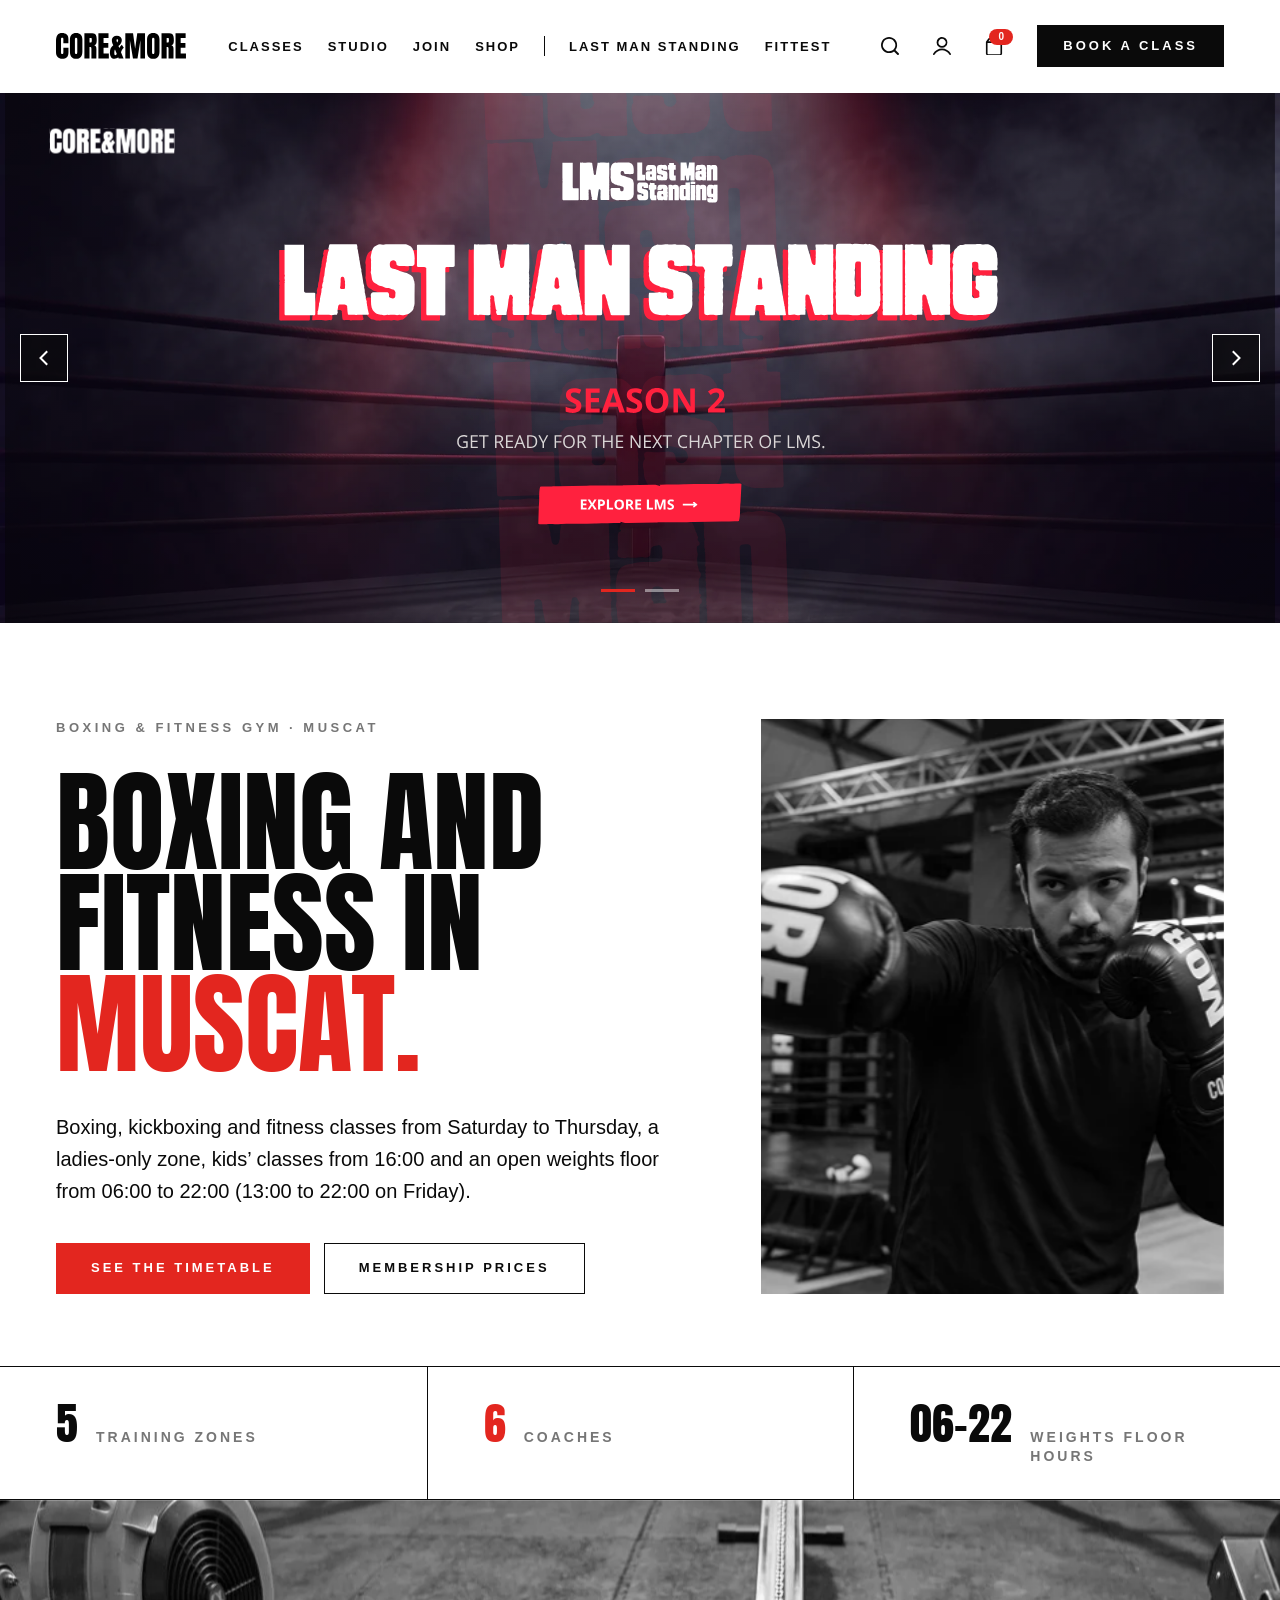
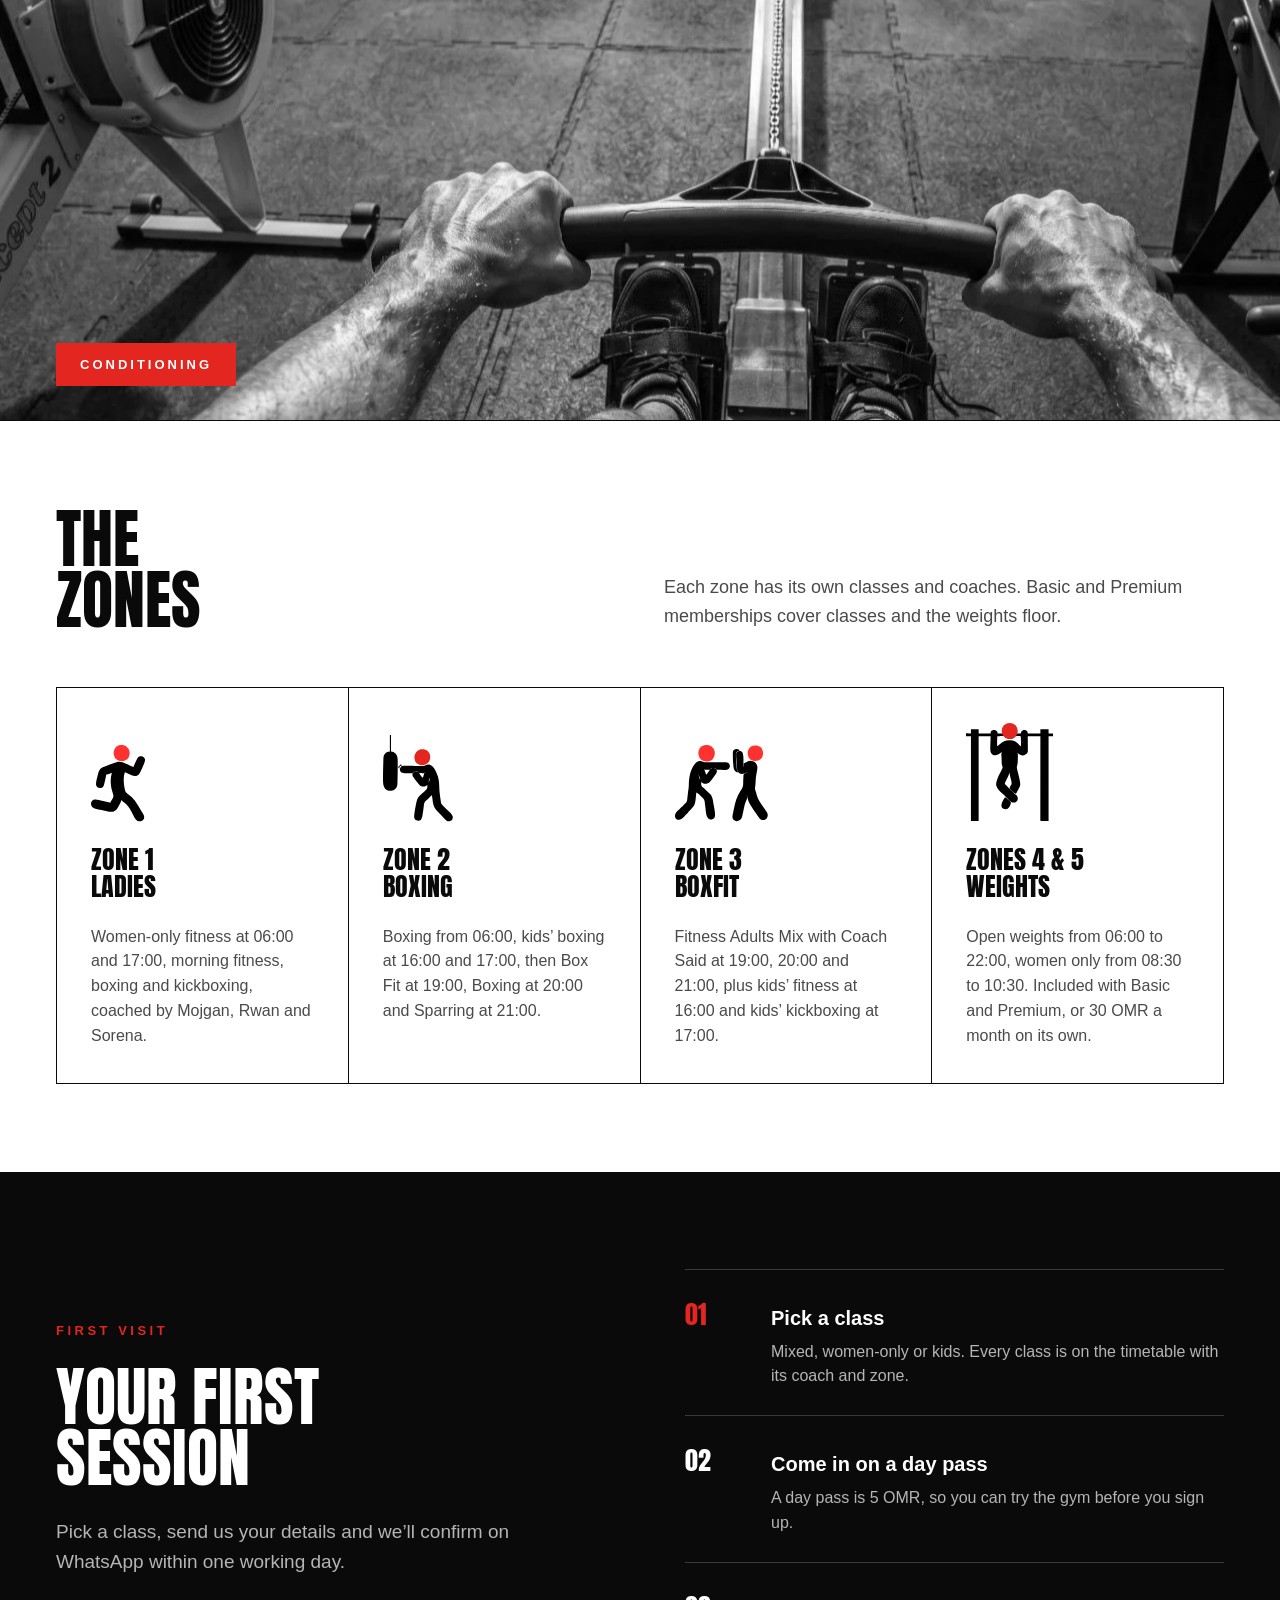
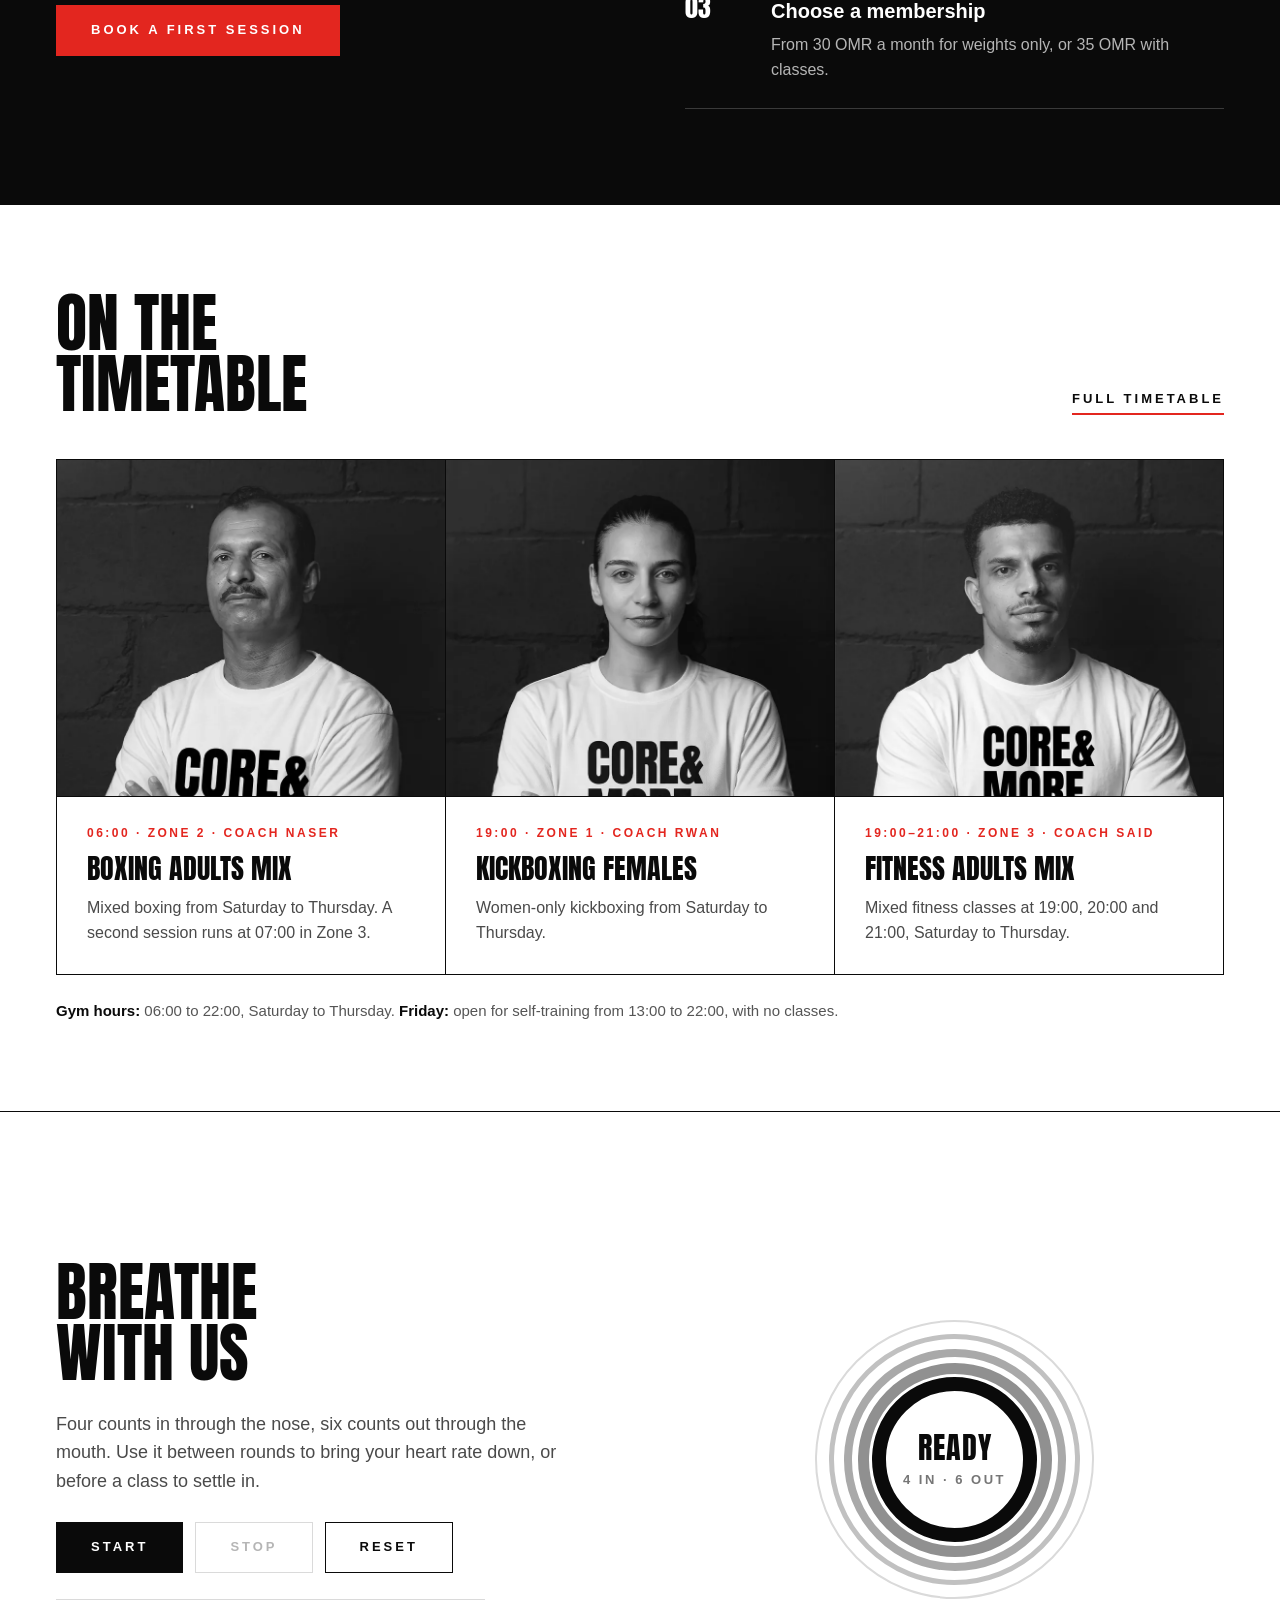
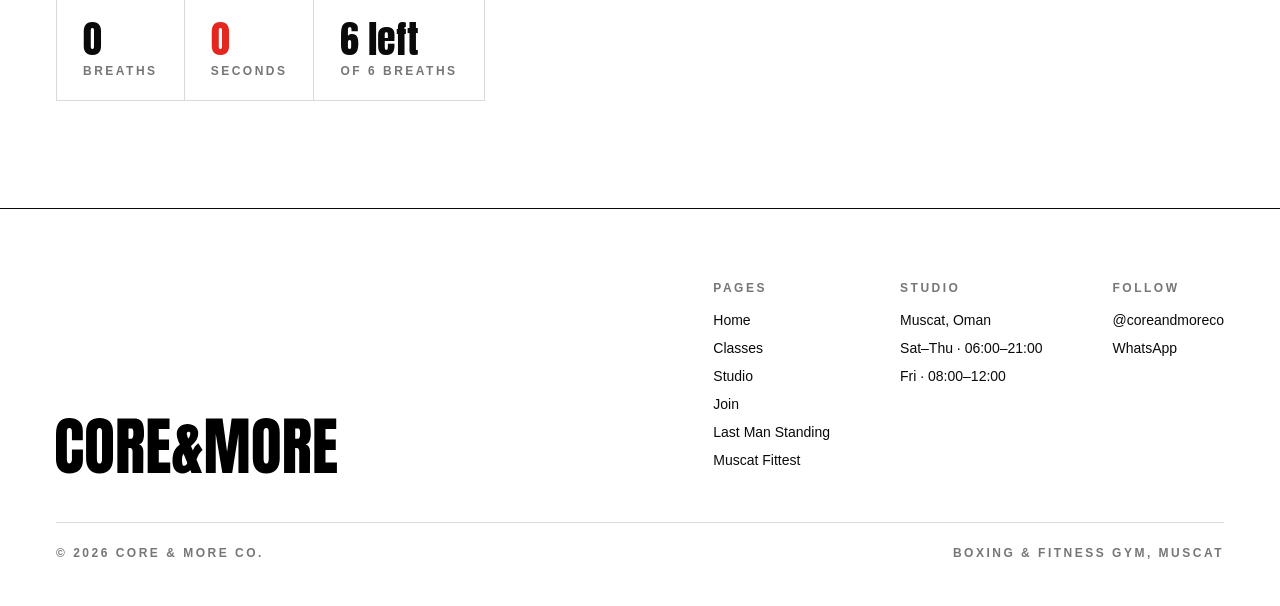
==== index.html @ 42d015ae "Core & More website: initial static site Co-Authored-By: Claude Opus 5.5 <noreply@anthropic.com> Cla" ====
<!doctype html>
<html lang="en">
<head>
<meta charset="utf-8">
<meta name="viewport" content="width=device-width, initial-scale=1">
<title>Core &amp; More Co. | Boxing &amp; Fitness Gym in Muscat</title>
<meta name="description" content="Boxing, kickboxing and fitness classes in Muscat, with a ladies-only zone, kids' classes and an open weights floor from 06:00 to 22:00.">
<meta name="theme-color" content="#e3261f">
<link rel="icon" href="assets/favicon.svg" type="image/svg+xml">
<link rel="preconnect" href="https://fonts.googleapis.com">
<link rel="preconnect" href="https://fonts.gstatic.com" crossorigin>
<link href="https://fonts.googleapis.com/css2?family=Anton&display=swap" rel="stylesheet">
<link rel="stylesheet" href="assets/core-more.css">
<link rel="stylesheet" href="assets/site.css">
</head>
<body class="cm-layout">
<a class="cm-skip-link" href="#MainContent">Skip to content</a>
<header class="cm-header">
  <a class="cm-header__logo" href="index.html" aria-label="Core &amp; More Co. home"><img src="assets/core-more-logo.svg" width="132" height="26" alt="Core &amp; More Co."></a>
  <nav class="cm-nav" aria-label="Main"><a class="cm-nav__link" href="classes.html">Classes</a><a class="cm-nav__link" href="studio.html">Studio</a><a class="cm-nav__link" href="join.html">Join</a><a class="cm-nav__link" href="shop.html">Shop</a><span class="cm-nav__divider" aria-hidden="true"></span><a class="cm-nav__link" href="lms.html">Last Man Standing</a><a class="cm-nav__link" href="fittest.html">FITTEST</a></nav>
  <div class="cm-header__actions">
    <label class="cm-header__search-field"><span class="cm-sr-only">Search</span><svg width="18" height="18" viewBox="0 0 16 16" aria-hidden="true"><path fill="currentColor" d="M15.718 14.503 12.8 11.603c.47-.656.847-1.31 1.13-2.06.282-.748.376-1.59.376-2.432 0-1.03-.188-1.965-.565-2.807-.376-.842-.847-1.59-1.506-2.246-.659-.654-1.412-1.122-2.259-1.497C9.13.187 8.188 0 7.153 0 6.212 0 5.27.187 4.329.561c-.847.375-1.6.843-2.258 1.497-.66.655-1.13 1.404-1.506 2.34C.188 5.24 0 6.175 0 7.205c0 .935.188 1.871.565 2.807.376.842.847 1.59 1.506 2.246.659.655 1.412 1.123 2.258 1.497.941.374 1.883.561 2.824.561.847 0 1.6-.093 2.353-.374.753-.28 1.412-.655 2.07-1.123l2.918 2.9a.776.776 0 0 0 .565.281.776.776 0 0 0 .565-.28.766.766 0 0 0 .094-1.217ZM7.153 12.7c-.753 0-1.506-.188-2.165-.468A5.52 5.52 0 0 1 3.2 10.947 5.993 5.993 0 0 1 1.976 9.17C1.694 8.608 1.6 7.953 1.6 7.205c0-.749.188-1.497.47-2.152.283-.749.66-1.31 1.13-1.872.565-.468 1.13-.842 1.788-1.123.66-.28 1.412-.467 2.165-.467.753 0 1.506.187 2.165.467.658.281 1.317.655 1.788 1.217.47.468.847 1.123 1.223 1.778.283.655.471 1.31.471 2.152 0 .748-.188 1.497-.47 2.152a8.78 8.78 0 0 1-1.13 1.684l-.094.095c-.47.467-1.035.842-1.788 1.122-.66.281-1.412.375-2.165.375Z"/></svg><input type="search" placeholder="I'm looking for…" autocomplete="off" data-search-open data-search-inline></label>
    <button class="cm-header__icon cm-header__search-btn" type="button" aria-label="Search" aria-expanded="false" aria-controls="cm-search" data-search-open><svg width="18" height="18" viewBox="0 0 16 16" aria-hidden="true"><path fill="currentColor" d="M15.718 14.503 12.8 11.603c.47-.656.847-1.31 1.13-2.06.282-.748.376-1.59.376-2.432 0-1.03-.188-1.965-.565-2.807-.376-.842-.847-1.59-1.506-2.246-.659-.654-1.412-1.122-2.259-1.497C9.13.187 8.188 0 7.153 0 6.212 0 5.27.187 4.329.561c-.847.375-1.6.843-2.258 1.497-.66.655-1.13 1.404-1.506 2.34C.188 5.24 0 6.175 0 7.205c0 .935.188 1.871.565 2.807.376.842.847 1.59 1.506 2.246.659.655 1.412 1.123 2.258 1.497.941.374 1.883.561 2.824.561.847 0 1.6-.093 2.353-.374.753-.28 1.412-.655 2.07-1.123l2.918 2.9a.776.776 0 0 0 .565.281.776.776 0 0 0 .565-.28.766.766 0 0 0 .094-1.217ZM7.153 12.7c-.753 0-1.506-.188-2.165-.468A5.52 5.52 0 0 1 3.2 10.947 5.993 5.993 0 0 1 1.976 9.17C1.694 8.608 1.6 7.953 1.6 7.205c0-.749.188-1.497.47-2.152.283-.749.66-1.31 1.13-1.872.565-.468 1.13-.842 1.788-1.123.66-.28 1.412-.467 2.165-.467.753 0 1.506.187 2.165.467.658.281 1.317.655 1.788 1.217.47.468.847 1.123 1.223 1.778.283.655.471 1.31.471 2.152 0 .748-.188 1.497-.47 2.152a8.78 8.78 0 0 1-1.13 1.684l-.094.095c-.47.467-1.035.842-1.788 1.122-.66.281-1.412.375-2.165.375Z"/></svg></button>
    <a class="cm-header__icon cm-header__account" href="https://coreandmoreco.myshopify.com/account" target="_blank" rel="noopener" aria-label="Account (opens Shopify)"><svg width="18" height="18" viewBox="0 0 16 16" aria-hidden="true"><path fill="currentColor" d="M15.899 14.84a9.143 9.143 0 0 0-3.35-3.292 9.203 9.203 0 0 0-9.101 0 9.143 9.143 0 0 0-3.35 3.293.773.773 0 0 0 .067.855c.064.08.145.146.238.193a.784.784 0 0 0 .39.101.737.737 0 0 0 .671-.373 7.57 7.57 0 0 1 2.774-2.727 7.619 7.619 0 0 1 7.537 0 7.57 7.57 0 0 1 2.773 2.727.78.78 0 0 0 1.062.28.716.716 0 0 0 .36-.458.772.772 0 0 0-.071-.598ZM8 9.6a4.777 4.777 0 0 0 3.363-1.387A4.866 4.866 0 0 0 12.8 4.844a4.867 4.867 0 0 0-1.406-3.425A4.778 4.778 0 0 0 8 0C6.727 0 5.506.51 4.606 1.419A4.867 4.867 0 0 0 3.2 4.844a4.866 4.866 0 0 0 1.436 3.369A4.777 4.777 0 0 0 8 9.6ZM4.8 4.844c0-.856.337-1.678.937-2.283A3.185 3.185 0 0 1 8 1.615c.848 0 1.662.34 2.262.946a3.245 3.245 0 0 1 0 4.567c-.6.606-1.414.946-2.262.946-.849 0-1.663-.34-2.263-.946A3.245 3.245 0 0 1 4.8 4.844Z"/></svg></a>
    <button class="cm-header__icon cm-header__cart" type="button" aria-label="Cart" aria-controls="cm-cart" data-drawer-open="cm-cart"><svg width="18" height="18" viewBox="0 0 12 13" aria-hidden="true"><path fill="currentColor" d="m10.088 3.09-.875-1.176H2.787L1.912 3.09h8.176Zm1.627.219v.013h.014c.027.055.05.11.068.164a.392.392 0 0 1 .04.178v8.176c0 .237-.05.465-.15.683-.09.21-.214.392-.369.547a1.613 1.613 0 0 1-.56.383 1.66 1.66 0 0 1-.67.137H1.912c-.237 0-.465-.05-.683-.15a1.754 1.754 0 0 1-.547-.37 1.647 1.647 0 0 1-.383-.547 1.76 1.76 0 0 1-.137-.683V3.664a.78.78 0 0 1 .055-.246l.027-.055a.214.214 0 0 0 .041-.054L2.035.984A.513.513 0 0 1 2.24.82.527.527 0 0 1 2.5.752h7c.091 0 .178.023.26.068.082.037.15.091.205.164l1.75 2.325Zm-10.377.943v7.588c0 .073.014.146.04.219a.532.532 0 0 0 .315.314.618.618 0 0 0 .22.041h8.175a.55.55 0 0 0 .219-.041.53.53 0 0 0 .314-.314.62.62 0 0 0 .041-.22V4.253H1.338Z"/></svg><span class="cm-header__count" data-cart-count>0</span></button>
    <a class="cm-header__cta" href="join.html">Book a class</a>
    <button class="cm-menu-toggle" type="button" aria-expanded="false" aria-controls="cm-mobile-menu"><span class="cm-sr-only">Menu</span><span></span><span></span></button>
  </div>
  <nav class="cm-mobile-menu" id="cm-mobile-menu" aria-label="Mobile"><a href="index.html" class="is-active">Home</a><a href="classes.html">Classes</a><a href="studio.html">Studio</a><a href="join.html">Join</a><a href="shop.html">Shop</a><a href="lms.html">Last Man Standing</a><a href="fittest.html">FITTEST</a><a href="https://coreandmoreco.myshopify.com/account" target="_blank" rel="noopener">Login / Register ↗</a><a class="cm-mobile-menu__cta" href="join.html">Book a class</a></nav>
</header>
<main id="MainContent" role="main" tabindex="-1">
<div class="cm-site cm-home">
  <section class="cm-banner" aria-roledescription="carousel" aria-label="Events" data-banner data-interval="6000" style="--banner-interval:6000ms">
  <div class="cm-banner__track" aria-live="off" data-banner-track>
    <div class="cm-banner__slide is-active" id="lms" role="group" aria-roledescription="slide" aria-label="1 of 2: Last Man Standing, Season 2" data-banner-slide style="--slide-bg:#07050a">
      <h2 class="cm-sr-only">Last Man Standing</h2>
      <p class="cm-sr-only">Season 2. Get ready for the next chapter of LMS.</p>
      <div class="cm-banner__art" data-banner-art data-desktop="assets/banners/lms-desktop.svg" data-tablet="assets/banners/lms-tablet.svg" data-mobile="assets/banners/lms-mobile.svg"></div>
    </div>
    <div class="cm-banner__slide" id="fittest" role="group" aria-roledescription="slide" aria-label="2 of 2: Muscat Fittest, Season 2" data-banner-slide aria-hidden="true" style="--slide-bg:#0d0d0d">
      <h2 class="cm-sr-only">Muscat Fittest</h2>
      <p class="cm-sr-only">Core &amp; More presents Muscat Fittest Season 2 on 18 December 2026: the ultimate test of strength, endurance and grit.</p>
      <div class="cm-banner__art" data-banner-art data-desktop="assets/banners/fittest-desktop.svg" data-tablet="assets/banners/fittest-tablet.svg" data-mobile="assets/banners/fittest-mobile.svg"></div>
    </div>
  </div>
  <button class="cm-banner__arrow cm-banner__arrow--prev cm-has-tip" type="button" aria-label="Previous slide" data-banner-prev><svg width="18" height="18" viewBox="0 0 18 18" aria-hidden="true"><path fill="none" stroke="currentColor" stroke-width="1.8" d="M11.5 3 5.5 9l6 6"/></svg><span class="cm-tip" role="tooltip">Previous</span></button>
  <button class="cm-banner__arrow cm-banner__arrow--next cm-has-tip" type="button" aria-label="Next slide" data-banner-next><svg width="18" height="18" viewBox="0 0 18 18" aria-hidden="true"><path fill="none" stroke="currentColor" stroke-width="1.8" d="m6.5 3 6 6-6 6"/></svg><span class="cm-tip" role="tooltip">Next</span></button>
  <div class="cm-banner__controls">
    <div class="cm-banner__dots" role="group" aria-label="Choose slide"><button class="cm-banner__dot is-active" type="button" aria-label="Go to slide 1" aria-current="true" data-banner-dot="0"><span class="cm-banner__dot-fill"></span></button><button class="cm-banner__dot" type="button" aria-label="Go to slide 2" aria-current="false" data-banner-dot="1"><span class="cm-banner__dot-fill"></span></button></div>
  </div>
</section>
  <section class="cm-home-hero">
    <div class="cm-home-hero__content">
      <span class="cm-kicker">Boxing &amp; fitness gym · Muscat</span>
      <h1 class="cm-display">Boxing and<br>fitness in <span class="cm-red">Muscat.</span></h1>
      <p class="cm-home-hero__copy">Boxing, kickboxing and fitness classes from Saturday to Thursday, a ladies-only zone, kids’ classes from 16:00 and an open weights floor from 06:00 to 22:00 (13:00 to 22:00 on Friday).</p>
      <div class="cm-home-hero__buttons">
        <a class="cm-button cm-button--red" href="classes.html">See the timetable</a>
        <a class="cm-button cm-button--outline" href="join.html#cm-pricing">Membership prices</a>
      </div>
    </div>
    <div class="cm-home-hero__visual"><img class="cm-home-hero__image" src="assets/home/hero-boxer.webp" alt="A boxer throws a jab in the boxing zone, with the ring behind him" width="830" height="464" loading="eager" style="object-position:42% 35%"></div>
  </section>
  <div class="cm-metrics" aria-label="The gym in numbers">
    <div class="cm-metric">
      <span class="cm-display cm-metric__value">5</span>
      <span class="cm-metric__label">Training zones</span>
    </div>
    <div class="cm-metric">
      <span class="cm-display cm-metric__value cm-red">6</span>
      <span class="cm-metric__label">Coaches</span>
    </div>
    <div class="cm-metric">
      <span class="cm-display cm-metric__value">06–22</span>
      <span class="cm-metric__label">Weights floor hours</span>
    </div>
  </div>
  <div class="cm-image-band"><img src="assets/home/core-more-row.webp" alt="Rowing machine on the conditioning floor" width="1395" height="778" loading="lazy"><span class="cm-image-band__label">Conditioning</span>
  </div>
  <section class="cm-principles">
    <div class="cm-section-heading-row cm-principles__heading">
      <h2 class="cm-display cm-section-title">The<br>zones</h2>
      <p class="cm-principles__intro">Each zone has its own classes and coaches. Basic and Premium memberships cover classes and the weights floor.</p>
    </div>
    <div class="cm-principles__grid">
      <article class="cm-principle">
        <div class="cm-principle__icon" aria-hidden="true">
          <img src="assets/home/core-more-icon-alignment.svg" alt="" width="64" height="91" loading="lazy">
        </div>
        <h3 class="cm-display cm-principle__title">Zone 1<br>Ladies</h3>
        <p class="cm-principle__copy">Women-only fitness at 06:00 and 17:00, morning fitness, boxing and kickboxing, coached by Mojgan, Rwan and Sorena.</p>
      </article>
      <article class="cm-principle">
        <div class="cm-principle__icon" aria-hidden="true">
          <img src="assets/home/core-more-icon-mindful.svg" alt="" width="73" height="90" loading="lazy">
        </div>
        <h3 class="cm-display cm-principle__title">Zone 2<br>Boxing</h3>
        <p class="cm-principle__copy">Boxing from 06:00, kids’ boxing at 16:00 and 17:00, then Box Fit at 19:00, Boxing at 20:00 and Sparring at 21:00.</p>
      </article>
      <article class="cm-principle">
        <div class="cm-principle__icon" aria-hidden="true">
          <img src="assets/home/core-more-icon-community.svg" alt="" width="96" height="79" loading="lazy">
        </div>
        <h3 class="cm-display cm-principle__title">Zone 3<br>BoxFit</h3>
        <p class="cm-principle__copy">Fitness Adults Mix with Coach Said at 19:00, 20:00 and 21:00, plus kids’ fitness at 16:00 and kids’ kickboxing at 17:00.</p>
      </article>
      <article class="cm-principle">
        <div class="cm-principle__icon" aria-hidden="true">
          <img src="assets/home/core-more-icon-strength.svg" alt="" width="82" height="93" loading="lazy">
        </div>
        <h3 class="cm-display cm-principle__title">Zones 4 &amp; 5<br>Weights</h3>
        <p class="cm-principle__copy">Open weights from 06:00 to 22:00, women only from 08:30 to 10:30. Included with Basic and Premium, or 30 OMR a month on its own.</p>
      </article>
    </div>
  </section>
  <section class="cm-start">
    <div class="cm-start__content">
      <span class="cm-kicker cm-kicker--red">First visit</span>
      <h2 class="cm-display cm-section-title">Your first<br>session</h2>
      <p class="cm-start__copy">Pick a class, send us your details and we’ll confirm on WhatsApp within one working day.</p>
      <a class="cm-button cm-button--red" href="join.html#cm-form-check">Book a first session</a>
    </div>
    <div class="cm-steps">
      <div class="cm-step">
        <span class="cm-display cm-step__number cm-red">01</span>
        <div class="cm-step__content">
          <span class="cm-step__title">Pick a class</span>
          <span class="cm-step__copy">Mixed, women-only or kids. Every class is on the timetable with its coach and zone.</span>
        </div>
      </div>
      <div class="cm-step">
        <span class="cm-display cm-step__number">02</span>
        <div class="cm-step__content">
          <span class="cm-step__title">Come in on a day pass</span>
          <span class="cm-step__copy">A day pass is 5 OMR, so you can try the gym before you sign up.</span>
        </div>
      </div>
      <div class="cm-step">
        <span class="cm-display cm-step__number">03</span>
        <div class="cm-step__content">
          <span class="cm-step__title">Choose a membership</span>
          <span class="cm-step__copy">From 30 OMR a month for weights only, or 35 OMR with classes.</span>
        </div>
      </div>
    </div>
  </section>
  <section class="cm-week">
    <div class="cm-section-heading-row cm-week__heading">
      <h2 class="cm-display cm-section-title">On the<br>timetable</h2>
      <a class="cm-text-link" href="classes.html">Full timetable</a>
    </div>
    <div class="cm-week__grid">
      <article class="cm-class-teaser"><div class="cm-coach-media"><img class="cm-coach-media__before" src="assets/coaches/before/naser.webp" alt="Coach Naser" width="800" height="1200" loading="lazy"><img class="cm-coach-media__after" src="assets/coaches/after/naser.webp" alt="" aria-hidden="true" width="800" height="1200" loading="lazy"></div><div class="cm-class-teaser__content">
          <span class="cm-class-teaser__meta">06:00 · Zone 2 · Coach Naser</span>
          <h3 class="cm-display cm-class-teaser__title">Boxing Adults Mix</h3>
          <p class="cm-class-teaser__copy">Mixed boxing from Saturday to Thursday. A second session runs at 07:00 in Zone 3.</p>
        </div>
      </article>
      <article class="cm-class-teaser"><div class="cm-coach-media"><img class="cm-coach-media__before" src="assets/coaches/before/rwan.webp" alt="Coach Rwan" width="800" height="1200" loading="lazy"><img class="cm-coach-media__after" src="assets/coaches/after/rwan.webp" alt="" aria-hidden="true" width="800" height="1200" loading="lazy"></div><div class="cm-class-teaser__content">
          <span class="cm-class-teaser__meta">19:00 · Zone 1 · Coach Rwan</span>
          <h3 class="cm-display cm-class-teaser__title">Kickboxing Females</h3>
          <p class="cm-class-teaser__copy">Women-only kickboxing from Saturday to Thursday.</p>
        </div>
      </article>
      <article class="cm-class-teaser"><div class="cm-coach-media"><img class="cm-coach-media__before" src="assets/coaches/before/said.webp" alt="Coach Said" width="800" height="1200" loading="lazy"><img class="cm-coach-media__after" src="assets/coaches/after/said.webp" alt="" aria-hidden="true" width="800" height="1200" loading="lazy"></div><div class="cm-class-teaser__content">
          <span class="cm-class-teaser__meta">19:00–21:00 · Zone 3 · Coach Said</span>
          <h3 class="cm-display cm-class-teaser__title">Fitness Adults Mix</h3>
          <p class="cm-class-teaser__copy">Mixed fitness classes at 19:00, 20:00 and 21:00, Saturday to Thursday.</p>
        </div>
      </article>
    </div>
      <p class="cm-timetable__note cm-week__note"><strong>Gym hours:</strong> 06:00 to 22:00, Saturday to Thursday. <strong>Friday:</strong> open for self-training from 13:00 to 22:00, with no classes.</p>
  </section>
  <section class="cm-breath" data-cm-breath="">
    <div class="cm-breath__content">
      <span class="cm-kicker cm-kicker--red">Try it now · 60 seconds</span>
      <h2 class="cm-display cm-section-title">Breathe<br>with us</h2>
      <p class="cm-breath__copy">Four counts in through the nose, six counts out through the mouth. Use it between rounds to bring your heart rate down, or before a class to settle in.</p>
      <div class="cm-breath__controls">
        <button class="cm-button cm-button--black" type="button" data-cm-breath-start="">Start</button>
        <button class="cm-button cm-button--outline" type="button" data-cm-breath-stop="" disabled>Stop</button>
        <button class="cm-button cm-button--outline" type="button" data-cm-breath-reset="">Reset</button>
      </div>
      <div class="cm-breath__stats" aria-live="polite">
        <div class="cm-breath__stat">
          <span class="cm-display cm-breath__value" data-cm-breath-cycles="">0</span>
          <span class="cm-breath__label">Breaths</span>
        </div>
        <div class="cm-breath__stat">
          <span class="cm-display cm-breath__value cm-red" data-cm-breath-elapsed="">0</span>
          <span class="cm-breath__label">Seconds</span>
        </div>
        <div class="cm-breath__stat">
          <span class="cm-display cm-breath__value" data-cm-breath-goal="">6 left</span>
          <span class="cm-breath__label">Of 6 breaths</span>
        </div>
      </div>
    </div>
    <div class="cm-breath__visual" aria-label="Guided breathing pace">
      <div class="cm-pacer-stage" data-cm-breath-stage="">
        <span class="cm-pacer-ring" data-cm-breath-ring="" aria-hidden="true"></span>
        <span class="cm-pacer-ring" data-cm-breath-ring="" aria-hidden="true"></span>
        <span class="cm-pacer-ring" data-cm-breath-ring="" aria-hidden="true"></span>
        <span class="cm-pacer-ring" data-cm-breath-ring="" aria-hidden="true"></span>
        <span class="cm-pacer-ring" data-cm-breath-ring="" aria-hidden="true"></span>
        <div class="cm-pacer__center" aria-live="polite">
          <span class="cm-display cm-pacer__phase" data-cm-breath-phase="">Ready</span>
          <span class="cm-pacer__count" data-cm-breath-count="">4 in · 6 out</span>
        </div>
      </div>
    </div>
  </section>
</div>

</main>
<footer class="cm-footer">
  <div class="cm-footer__top">
    <a class="cm-footer__logo" href="index.html" aria-label="Core &amp; More Co. home"><img src="assets/core-more-logo.svg" alt="Core &amp; More Co." width="702" height="140" loading="lazy"></a>
    <div class="cm-footer__links">
      <div class="cm-footer__column">
        <span class="cm-footer__label">Pages</span><a href="index.html">Home</a>
          <a href="classes.html">Classes</a>
          <a href="studio.html">Studio</a>
          <a href="join.html">Join</a>
          <a href="lms.html">Last Man Standing</a><a href="fittest.html">Muscat Fittest</a></div><div class="cm-footer__column">
          <span class="cm-footer__label">Studio</span><span>Muscat, Oman</span><span>Sat–Thu · 06:00–21:00</span><span>Fri · 08:00–12:00</span></div><div class="cm-footer__column">
        <span class="cm-footer__label">Follow</span><a href="https://www.instagram.com/coreandmoreco/" rel="noopener" target="_blank">@coreandmoreco</a><a href="https://wa.me/96892366393" rel="noopener" target="_blank">WhatsApp</a></div>
    </div>
  </div>
  <div class="cm-footer__bottom">
    <span>© 2026 Core &amp; More Co.</span>
    <span>Boxing &amp; fitness gym, Muscat</span>
  </div>
</footer>
<div class="cm-overlay" data-overlay hidden></div>
<div class="cm-search" id="cm-search" role="dialog" aria-modal="true" aria-label="Search" hidden>
  <form class="cm-search__form" role="search" action="shop.html" data-search-form>
    <svg width="18" height="18" viewBox="0 0 16 16" aria-hidden="true"><path fill="currentColor" d="M15.718 14.503 12.8 11.603c.47-.656.847-1.31 1.13-2.06.282-.748.376-1.59.376-2.432 0-1.03-.188-1.965-.565-2.807-.376-.842-.847-1.59-1.506-2.246-.659-.654-1.412-1.122-2.259-1.497C9.13.187 8.188 0 7.153 0 6.212 0 5.27.187 4.329.561c-.847.375-1.6.843-2.258 1.497-.66.655-1.13 1.404-1.506 2.34C.188 5.24 0 6.175 0 7.205c0 .935.188 1.871.565 2.807.376.842.847 1.59 1.506 2.246.659.655 1.412 1.123 2.258 1.497.941.374 1.883.561 2.824.561.847 0 1.6-.093 2.353-.374.753-.28 1.412-.655 2.07-1.123l2.918 2.9a.776.776 0 0 0 .565.281.776.776 0 0 0 .565-.28.766.766 0 0 0 .094-1.217ZM7.153 12.7c-.753 0-1.506-.188-2.165-.468A5.52 5.52 0 0 1 3.2 10.947 5.993 5.993 0 0 1 1.976 9.17C1.694 8.608 1.6 7.953 1.6 7.205c0-.749.188-1.497.47-2.152.283-.749.66-1.31 1.13-1.872.565-.468 1.13-.842 1.788-1.123.66-.28 1.412-.467 2.165-.467.753 0 1.506.187 2.165.467.658.281 1.317.655 1.788 1.217.47.468.847 1.123 1.223 1.778.283.655.471 1.31.471 2.152 0 .748-.188 1.497-.47 2.152a8.78 8.78 0 0 1-1.13 1.684l-.094.095c-.47.467-1.035.842-1.788 1.122-.66.281-1.412.375-2.165.375Z"/></svg>
    <label class="cm-sr-only" for="cm-search-input">I'm looking for…</label>
    <input id="cm-search-input" type="search" name="q" placeholder="I'm looking for…" autocomplete="off" maxlength="128" data-search-input>
    <button class="cm-icon-btn" type="button" aria-label="Close search" data-search-close><svg width="18" height="18" viewBox="0 0 13 13" aria-hidden="true"><path fill="currentColor" d="M.28 1.57A.92.92 0 0 1 1.59.26L6.5 5.18 11.41.26a.92.92 0 1 1 1.31 1.31L7.8 6.49l4.92 4.92a.92.92 0 1 1-1.31 1.31L6.5 7.8l-4.91 4.92a.92.92 0 1 1-1.31-1.31L5.2 6.49Z"/></svg></button>
  </form>
  <div class="cm-search__body">
    <div class="cm-search__trending" data-search-trending>
      <h3 class="cm-search__title">Trending Search</h3>
      <div class="cm-search__chips"><button class="cm-search__chip" type="button" data-search-term="gloves">gloves</button><button class="cm-search__chip" type="button" data-search-term="shin guard">shin guard</button><button class="cm-search__chip" type="button" data-search-term="BJJ gi">BJJ gi</button><button class="cm-search__chip" type="button" data-search-term="timetable">timetable</button></div>
    </div>
    <div class="cm-search__results" data-search-results aria-live="polite"></div>
  </div>
</div>
<aside class="cm-drawer" id="cm-cart" role="dialog" aria-modal="true" aria-labelledby="cm-cart-title" hidden>
  <div class="cm-drawer__header"><h2 class="cm-drawer__title" id="cm-cart-title">Shopping Cart <span data-cart-count-label>(0)</span></h2>
    <button class="cm-icon-btn" type="button" aria-label="Close" data-drawer-close><svg width="18" height="18" viewBox="0 0 13 13" aria-hidden="true"><path fill="currentColor" d="M.28 1.57A.92.92 0 0 1 1.59.26L6.5 5.18 11.41.26a.92.92 0 1 1 1.31 1.31L7.8 6.49l4.92 4.92a.92.92 0 1 1-1.31 1.31L6.5 7.8l-4.91 4.92a.92.92 0 1 1-1.31-1.31L5.2 6.49Z"/></svg></button></div>
  <div class="cm-drawer__body cm-drawer__empty">
    <svg width="70" height="78" viewBox="0 0 12 13" aria-hidden="true" class="cm-drawer__empty-icon"><path fill="currentColor" d="m10.088 3.09-.875-1.176H2.787L1.912 3.09h8.176Zm1.627.219v.013h.014c.027.055.05.11.068.164a.392.392 0 0 1 .04.178v8.176c0 .237-.05.465-.15.683-.09.21-.214.392-.369.547a1.613 1.613 0 0 1-.56.383 1.66 1.66 0 0 1-.67.137H1.912c-.237 0-.465-.05-.683-.15a1.754 1.754 0 0 1-.547-.37 1.647 1.647 0 0 1-.383-.547 1.76 1.76 0 0 1-.137-.683V3.664a.78.78 0 0 1 .055-.246l.027-.055a.214.214 0 0 0 .041-.054L2.035.984A.513.513 0 0 1 2.24.82.527.527 0 0 1 2.5.752h7c.091 0 .178.023.26.068.082.037.15.091.205.164l1.75 2.325Zm-10.377.943v7.588c0 .073.014.146.04.219a.532.532 0 0 0 .315.314.618.618 0 0 0 .22.041h8.175a.55.55 0 0 0 .219-.041.53.53 0 0 0 .314-.314.62.62 0 0 0 .041-.22V4.253H1.338Z"/></svg>
    <p class="cm-drawer__empty-title">Your cart is empty.</p>
    <p>Gloves, wraps, shin guards and BJJ gear are in the shop.</p>
    <a class="cm-button cm-button--black" href="shop.html">Continue Shopping</a>
  </div>
</aside>
<aside class="cm-drawer" id="cm-wishlist" role="dialog" aria-modal="true" aria-labelledby="cm-wishlist-title" hidden>
  <div class="cm-drawer__header"><h2 class="cm-drawer__title" id="cm-wishlist-title">Wishlist <span data-wishlist-count-label>(0)</span></h2>
    <button class="cm-icon-btn" type="button" aria-label="Close" data-drawer-close><svg width="18" height="18" viewBox="0 0 13 13" aria-hidden="true"><path fill="currentColor" d="M.28 1.57A.92.92 0 0 1 1.59.26L6.5 5.18 11.41.26a.92.92 0 1 1 1.31 1.31L7.8 6.49l4.92 4.92a.92.92 0 1 1-1.31 1.31L6.5 7.8l-4.91 4.92a.92.92 0 1 1-1.31-1.31L5.2 6.49Z"/></svg></button></div>
  <div class="cm-drawer__body" data-wishlist-list></div>
</aside>
<button class="cm-to-top" type="button" aria-label="Back to top" data-to-top hidden><svg width="18" height="18" viewBox="0 0 18 18" aria-hidden="true"><path fill="none" stroke="currentColor" stroke-width="2" stroke-linecap="square" d="M9 15V3.5M3.5 9 9 3.5 14.5 9"/></svg></button>
<nav class="cm-mobile-bar" aria-label="Quick links">
  <a class="cm-mobile-bar__item is-active" href="index.html"><span class="cm-mobile-bar__icon"><svg width="18" height="18" viewBox="0 0 18 18" aria-hidden="true"><path fill="none" stroke="currentColor" stroke-width="1.5" stroke-linejoin="round" d="M2 7.5 9 1.8l7 5.7V16H11.2v-4.6H6.8V16H2Z"/></svg></span><span>Home</span></a>
  <a class="cm-mobile-bar__item" href="https://coreandmoreco.myshopify.com/account" target="_blank" rel="noopener"><span class="cm-mobile-bar__icon"><svg width="18" height="18" viewBox="0 0 16 16" aria-hidden="true"><path fill="currentColor" d="M15.899 14.84a9.143 9.143 0 0 0-3.35-3.292 9.203 9.203 0 0 0-9.101 0 9.143 9.143 0 0 0-3.35 3.293.773.773 0 0 0 .067.855c.064.08.145.146.238.193a.784.784 0 0 0 .39.101.737.737 0 0 0 .671-.373 7.57 7.57 0 0 1 2.774-2.727 7.619 7.619 0 0 1 7.537 0 7.57 7.57 0 0 1 2.773 2.727.78.78 0 0 0 1.062.28.716.716 0 0 0 .36-.458.772.772 0 0 0-.071-.598ZM8 9.6a4.777 4.777 0 0 0 3.363-1.387A4.866 4.866 0 0 0 12.8 4.844a4.867 4.867 0 0 0-1.406-3.425A4.778 4.778 0 0 0 8 0C6.727 0 5.506.51 4.606 1.419A4.867 4.867 0 0 0 3.2 4.844a4.866 4.866 0 0 0 1.436 3.369A4.777 4.777 0 0 0 8 9.6ZM4.8 4.844c0-.856.337-1.678.937-2.283A3.185 3.185 0 0 1 8 1.615c.848 0 1.662.34 2.262.946a3.245 3.245 0 0 1 0 4.567c-.6.606-1.414.946-2.262.946-.849 0-1.663-.34-2.263-.946A3.245 3.245 0 0 1 4.8 4.844Z"/></svg></span><span>Account</span></a>
  <a class="cm-mobile-bar__item" href="shop.html"><span class="cm-mobile-bar__icon"><svg width="18" height="18" viewBox="0 0 18 18" aria-hidden="true"><path fill="none" stroke="currentColor" stroke-width="1.5" d="M2 2h5.5v5.5H2Zm8.5 0H16v5.5h-5.5ZM2 10.5h5.5V16H2Zm8.5 0H16V16h-5.5Z"/></svg></span><span>Shop</span></a>
  <button class="cm-mobile-bar__item" type="button" data-drawer-open="cm-wishlist" aria-controls="cm-wishlist"><span class="cm-mobile-bar__icon"><svg width="18" height="18" viewBox="0 0 19 17" aria-hidden="true"><path fill="none" stroke="currentColor" stroke-width="1.5" d="M9.5 15.2 2.6 8.5A4.3 4.3 0 0 1 8.7 2.4l.8.8.8-.8a4.3 4.3 0 0 1 6.1 6.1Z"/></svg><span class="cm-badge" data-wishlist-count>0</span></span><span>Wishlist</span></button>
  <button class="cm-mobile-bar__item" type="button" data-drawer-open="cm-cart" aria-controls="cm-cart"><span class="cm-mobile-bar__icon"><svg width="18" height="18" viewBox="0 0 12 13" aria-hidden="true"><path fill="currentColor" d="m10.088 3.09-.875-1.176H2.787L1.912 3.09h8.176Zm1.627.219v.013h.014c.027.055.05.11.068.164a.392.392 0 0 1 .04.178v8.176c0 .237-.05.465-.15.683-.09.21-.214.392-.369.547a1.613 1.613 0 0 1-.56.383 1.66 1.66 0 0 1-.67.137H1.912c-.237 0-.465-.05-.683-.15a1.754 1.754 0 0 1-.547-.37 1.647 1.647 0 0 1-.383-.547 1.76 1.76 0 0 1-.137-.683V3.664a.78.78 0 0 1 .055-.246l.027-.055a.214.214 0 0 0 .041-.054L2.035.984A.513.513 0 0 1 2.24.82.527.527 0 0 1 2.5.752h7c.091 0 .178.023.26.068.082.037.15.091.205.164l1.75 2.325Zm-10.377.943v7.588c0 .073.014.146.04.219a.532.532 0 0 0 .315.314.618.618 0 0 0 .22.041h8.175a.55.55 0 0 0 .219-.041.53.53 0 0 0 .314-.314.62.62 0 0 0 .041-.22V4.253H1.338Z"/></svg><span class="cm-badge" data-cart-count>0</span></span><span>Cart</span></button>
</nav>
<script src="assets/products-data.js"></script>
<script src="assets/core-more.js"></script>
<script src="assets/site.js"></script>
<script src="assets/fx.js"></script>
<script src="assets/shell.js"></script>
<script src="assets/banner.js"></script>
</body>
</html>
---- assets/core-more.css ----
:root{--cm-black: #0a0a0a;--cm-red: #e3261f;--cm-white: #ffffff;--cm-copy: #4a4a4a;--cm-muted: #767676;--cm-line: #dadada;--cm-dark-copy: #b5b5b5}html{scroll-behavior:smooth}body.cm-layout{margin:0;background:var(--cm-white)}.cm-layout #MainContent{outline:0}.cm-site,.cm-site *,.cm-site *:before,.cm-site *:after{box-sizing:border-box}.cm-site{min-width:0;min-height:100vh;overflow:clip;background:var(--cm-white);color:var(--cm-black);font-family:Helvetica Neue,Helvetica,Arial,sans-serif;font-size:16px;line-height:1.4;-webkit-font-smoothing:antialiased;text-rendering:optimizeLegibility}.cm-site h1,.cm-site h2,.cm-site h3,.cm-site p{margin:0}.cm-site a{color:inherit;text-decoration:none}.cm-site a,.cm-site button{transition:background-color .16s ease,border-color .16s ease,color .16s ease,opacity .16s ease}.cm-site :where(button,input,textarea){border-radius:0;font:inherit}.cm-site :where(button){color:inherit}.cm-site img{display:block;max-width:100%}.cm-site [hidden]{display:none!important}.cm-site :focus-visible,.cm-skip-link:focus-visible{outline:3px solid var(--cm-red);outline-offset:3px}.cm-skip-link{position:fixed;z-index:1000;top:12px;left:12px;padding:12px 18px;transform:translateY(-150%);background:var(--cm-black);color:var(--cm-white);font:700 13px/1 Helvetica Neue,Helvetica,Arial,sans-serif;letter-spacing:2px;text-decoration:none;text-transform:uppercase}.cm-skip-link:focus{transform:none}.cm-sr-only{position:absolute!important;width:1px!important;height:1px!important;padding:0!important;margin:-1px!important;overflow:hidden!important;clip:rect(0,0,0,0)!important;white-space:nowrap!important;border:0!important}.cm-display{font-family:Anton,Impact,sans-serif;font-weight:400;letter-spacing:0;text-transform:uppercase}.cm-kicker{color:var(--cm-muted);font-size:13px;font-weight:700;letter-spacing:3.5px;line-height:1.35;text-transform:uppercase}.cm-kicker--red,.cm-red{color:var(--cm-red)}.cm-button{display:inline-flex;align-items:center;justify-content:center;min-height:50px;padding:17px 34px;border:1px solid transparent;cursor:pointer;font-size:13px;font-weight:700;letter-spacing:3px;line-height:1.15;text-align:center;text-transform:uppercase}.cm-button--red{background:var(--cm-red);color:var(--cm-white)!important}.cm-button--red:hover{background:var(--cm-black)}.cm-button--black{background:var(--cm-black);color:var(--cm-white)!important}.cm-button--black:hover{background:var(--cm-red)}.cm-button--outline{border-color:var(--cm-black);background:var(--cm-white);color:var(--cm-black)!important}.cm-button--outline:hover{background:var(--cm-black);color:var(--cm-white)!important}.cm-button--white{background:var(--cm-white);color:var(--cm-black)!important}.cm-button--white:hover{background:var(--cm-black);color:var(--cm-white)!important}.cm-header{position:sticky;z-index:50;top:0;display:flex;align-items:center;justify-content:space-between;min-height:71px;padding:22px 56px;border-bottom:1px solid var(--cm-black);background:var(--cm-white)}.cm-header__logo,.cm-header__logo img{display:block;width:auto;height:26px}.cm-nav{display:flex;gap:38px;align-items:center}.cm-nav__link{font-size:13px;font-weight:700;letter-spacing:3px;line-height:1;text-transform:uppercase}.cm-nav__link:hover,.cm-nav__link.is-active{color:var(--cm-red)}.cm-header__cta{padding:14px 26px;background:var(--cm-black);color:var(--cm-white)!important;font-size:13px;font-weight:700;letter-spacing:3px;line-height:1.1;text-transform:uppercase}.cm-header__cta:hover{background:var(--cm-red)}.cm-menu-toggle,.cm-mobile-menu{display:none}.cm-page-hero{display:grid;grid-template-columns:1.3fr 1fr;gap:80px;align-items:end;padding:80px 56px 64px;border-bottom:1px solid var(--cm-black)}.cm-page-hero__title-wrap{display:flex;flex-direction:column;gap:26px}.cm-page-hero h1{font-size:96px;line-height:.9}.cm-page-hero__copy{margin-bottom:10px!important;color:var(--cm-copy);font-size:19px;line-height:1.6}.cm-section-title{font-size:64px;line-height:.95;color:var(--cm-black)}.cm-start .cm-section-title,.cm-coaching .cm-section-title{color:var(--cm-white)}.cm-section-title--small{font-size:56px}.cm-section-heading-row{display:flex;gap:60px;align-items:flex-end;justify-content:space-between}.cm-home-hero{display:grid;grid-template-columns:1.35fr 1fr;gap:80px;align-items:end;padding:96px 56px 72px;border-bottom:1px solid var(--cm-black);animation:cm-rise .7s ease-out both}@keyframes cm-rise{0%{opacity:0;transform:translateY(18px)}to{opacity:1;transform:none}}.cm-home-hero__content{display:flex;flex-direction:column;gap:36px}.cm-home-hero h1{font-size:112px;line-height:.9}.cm-home-hero__copy{max-width:620px;font-size:20px;line-height:1.6;text-wrap:pretty}.cm-home-hero__buttons{display:flex;gap:14px;align-items:stretch}.cm-home-hero__visual{display:flex;flex-direction:column;gap:22px}.cm-home-hero__image{width:100%;height:420px;object-fit:cover;object-position:70% 30%;filter:grayscale(1)}.cm-figures{display:flex;gap:14px;align-items:flex-end;justify-content:flex-end;min-height:99px}.cm-person{display:flex;flex-direction:column;gap:7px;align-items:center}.cm-person__head,.cm-person__body{display:block;width:26px;background:var(--cm-black)}.cm-person__head{height:26px;border-radius:50%}.cm-person__body{height:var(--cm-person-height, 64px);border-radius:13px}.cm-person--red .cm-person__head,.cm-person--red .cm-person__body{background:var(--cm-red)}.cm-person--white .cm-person__head,.cm-person--white .cm-person__body{background:var(--cm-white)}.cm-metrics{display:grid;grid-template-columns:repeat(3,1fr);border-bottom:1px solid var(--cm-black)}.cm-metric{display:flex;gap:18px;align-items:baseline;padding:34px 56px}.cm-metric+.cm-metric{border-left:1px solid var(--cm-black)}.cm-metric__value{flex:0 0 auto;font-size:44px;line-height:1}.cm-metric__label{color:var(--cm-muted);font-size:14px;font-weight:700;letter-spacing:3px;line-height:1.35;text-transform:uppercase}.cm-image-band{position:relative;border-bottom:1px solid var(--cm-black)}.cm-image-band img{width:100%;height:520px;object-fit:cover;object-position:center 60%;filter:grayscale(1)}.cm-image-band__label{position:absolute;bottom:34px;left:56px;padding:14px 24px;background:var(--cm-red);color:var(--cm-white);font-size:13px;font-weight:700;letter-spacing:3px;line-height:1.2;text-transform:uppercase}.cm-principles{padding:88px 56px;border-bottom:1px solid var(--cm-black)}.cm-principles__heading{gap:70px;margin-bottom:56px}.cm-principles__intro{max-width:560px;color:var(--cm-copy);font-size:18px;line-height:1.6}.cm-principles__grid{display:grid;grid-template-columns:repeat(4,1fr);gap:1px;border:1px solid var(--cm-black);background:var(--cm-black)}.cm-principle{display:flex;flex-direction:column;gap:24px;min-width:0;padding:34px;background:var(--cm-white)}.cm-principle__icon{display:flex;gap:6px;align-items:flex-end;min-height:90px}.cm-principle__icon img{width:auto;height:90px}.cm-principle__icon--single{flex-direction:column;align-items:flex-start}.cm-principle__icon--mindful{align-items:center;gap:11px}.cm-mini-person{display:flex;flex-direction:column;gap:6px;align-items:center}.cm-mini-person:before,.cm-mini-person:after{display:block;width:var(--cm-mini-size, 26px);content:"";background:var(--cm-mini-color, var(--cm-black))}.cm-mini-person:before{height:var(--cm-mini-size, 26px);border-radius:50%;background:var(--cm-mini-head-color, var(--cm-mini-color, var(--cm-black)))}.cm-mini-person:after{height:var(--cm-mini-height, 58px);border-radius:999px;background:var(--cm-mini-body-color, var(--cm-mini-color, var(--cm-black)))}.cm-ring-icon{width:32px;height:32px;border:5px solid var(--cm-red);border-radius:50%}.cm-principle__title{font-size:26px;line-height:1.05}.cm-principle__copy{color:var(--cm-copy);font-size:16px;line-height:1.55}.cm-start{display:grid;grid-template-columns:1fr 1fr;gap:90px;align-items:center;padding:96px 56px;background:var(--cm-black);color:var(--cm-white)}.cm-start__content{display:flex;flex-direction:column;align-items:flex-start;gap:28px}.cm-start__copy{color:var(--cm-dark-copy);font-size:19px;line-height:1.6}.cm-start__content .cm-button--red:hover{background:var(--cm-white);color:var(--cm-black)!important}.cm-steps{display:flex;flex-direction:column}.cm-step{display:grid;grid-template-columns:60px 1fr;gap:26px;align-items:baseline;padding:26px 0;border-top:1px solid #3a3a3a}.cm-step:last-child{border-bottom:1px solid #3a3a3a}.cm-step__number{font-size:26px}.cm-step__content{display:flex;flex-direction:column;gap:8px}.cm-step__title{font-size:20px;font-weight:700}.cm-step__copy{color:var(--cm-dark-copy);font-size:16px;line-height:1.55}.cm-week{padding:88px 56px;border-bottom:1px solid var(--cm-black)}.cm-week__heading{margin-bottom:44px}.cm-text-link{padding-bottom:6px;border-bottom:2px solid var(--cm-red);font-size:13px;font-weight:700;letter-spacing:3px;line-height:1.2;text-transform:uppercase}.cm-text-link:hover{color:var(--cm-red)}.cm-week__grid{display:grid;grid-template-columns:repeat(3,1fr);gap:1px;border:1px solid var(--cm-black);background:var(--cm-black)}.cm-class-teaser{display:flex;flex-direction:column;min-width:0;background:var(--cm-white)}.cm-class-teaser>img,.cm-class-teaser__art{width:100%;height:280px}.cm-class-teaser>img{object-fit:cover;filter:grayscale(1)}.cm-class-teaser__art{display:flex;align-items:flex-end;justify-content:space-between;padding:20px;background-color:var(--cm-black);background-position:center;background-size:cover}.cm-class-teaser__art .cm-figures{min-height:0}.cm-class-teaser__art .cm-person__head,.cm-class-teaser__art .cm-person__body{width:24px}.cm-class-teaser__art .cm-person__head{height:24px}.cm-class-teaser__art .cm-person__body{border-radius:12px}.cm-class-teaser__mode{color:var(--cm-muted);font-family:ui-monospace,Menlo,monospace;font-size:13px}.cm-class-teaser__content{display:flex;flex:1;flex-direction:column;gap:12px;padding:28px 30px;border-top:1px solid var(--cm-black)}.cm-class-teaser__meta,.cm-class-card__meta{color:var(--cm-red);font-size:12px;font-weight:700;letter-spacing:2.5px;line-height:1.35;text-transform:uppercase}.cm-class-teaser__title{font-size:28px;line-height:1.1}.cm-class-teaser__copy{color:var(--cm-copy);font-size:16px;line-height:1.55}.cm-breath{display:grid;grid-template-columns:1fr 1fr;gap:90px;align-items:center;padding:88px 56px;border-bottom:1px solid var(--cm-black)}.cm-breath__content{display:flex;flex-direction:column;gap:26px}.cm-breath__copy{max-width:520px;color:var(--cm-copy);font-size:18px;line-height:1.6}.cm-breath__controls{display:flex;gap:12px;align-items:center;flex-wrap:wrap}.cm-breath__controls .cm-button:disabled{border-color:var(--cm-line);background:var(--cm-white);color:var(--cm-dark-copy)!important;cursor:default}.cm-breath__stats{display:grid;grid-template-columns:repeat(3,minmax(120px,auto));gap:1px;align-self:flex-start;width:fit-content;border:1px solid var(--cm-line);background:var(--cm-line)}.cm-breath__stat{display:flex;flex-direction:column;gap:6px;min-width:120px;padding:20px 26px;background:var(--cm-white)}.cm-breath__stat:last-child{min-width:150px}.cm-breath__value{font-size:38px;line-height:1;text-transform:none}.cm-breath__label{color:var(--cm-muted);font-size:12px;font-weight:700;letter-spacing:2.5px;line-height:1.3;text-transform:uppercase}.cm-breath__visual{position:relative;display:flex;align-items:center;justify-content:center;height:520px}.cm-pacer-stage{position:relative;display:flex;width:520px;height:520px;flex:0 0 520px;align-items:center;justify-content:center;transform-origin:center}.cm-pacer-ring{position:absolute;border-style:solid;border-radius:50%;transition:width .13s linear,height .13s linear,border-color .5s ease}.cm-pacer-ring:nth-child(1){border-width:14px}.cm-pacer-ring:nth-child(2){border-width:11px}.cm-pacer-ring:nth-child(3){border-width:8px}.cm-pacer-ring:nth-child(4){border-width:5px}.cm-pacer-ring:nth-child(5){border-width:2px}.cm-pacer__center{position:relative;display:flex;flex-direction:column;gap:10px;align-items:center;text-align:center}.cm-pacer__phase{font-size:30px;letter-spacing:1px;line-height:1}.cm-pacer__count{color:var(--cm-muted);font-size:13px;font-weight:700;letter-spacing:2.5px;line-height:1;text-transform:uppercase}.cm-footer{display:flex;flex-direction:column;gap:48px;padding:72px 56px 44px;background:var(--cm-white);color:var(--cm-black)}.cm-footer__top{display:flex;gap:60px;align-items:flex-end;justify-content:space-between}.cm-footer__logo,.cm-footer__logo img{display:block;width:auto;height:56px}.cm-footer__links{display:flex;gap:70px;font-size:14px;line-height:2}.cm-footer__column{display:flex;flex-direction:column}.cm-footer__column a:hover{color:var(--cm-red)}.cm-footer__label{margin-bottom:10px;color:var(--cm-muted);font-size:12px;font-weight:700;letter-spacing:2.5px;line-height:1.3;text-transform:uppercase}.cm-footer__bottom{display:flex;justify-content:space-between;padding-top:22px;border-top:1px solid var(--cm-line);color:var(--cm-muted);font-size:12px;font-weight:700;letter-spacing:2.5px;line-height:1.4;text-transform:uppercase}.cm-filter-bar{display:flex;gap:40px;align-items:center;justify-content:space-between;padding:26px 56px;border-bottom:1px solid var(--cm-black)}.cm-chip-list{display:flex;gap:10px;flex-wrap:wrap}.cm-chip{padding:12px 20px;border:1px solid var(--cm-line);background:var(--cm-white);cursor:pointer;font-size:13px;font-weight:700;letter-spacing:2.5px;line-height:1.1;text-transform:uppercase}.cm-chip:hover,.cm-chip.is-active{border-color:var(--cm-red);background:var(--cm-red);color:var(--cm-white)}.cm-filter-count,.cm-timetable__location{flex:0 0 auto;color:var(--cm-muted);font-size:13px;font-weight:700;letter-spacing:2.5px;line-height:1.35;text-transform:uppercase}.cm-classes-image{border-bottom:1px solid var(--cm-black)}.cm-classes-image img{width:100%;height:340px;object-fit:cover;object-position:center 18%;filter:grayscale(1)}.cm-class-grid{display:grid;grid-template-columns:repeat(3,1fr);gap:1px;border-bottom:1px solid var(--cm-black);background:var(--cm-black)}.cm-class-card{display:flex;flex-direction:column;gap:16px;min-width:0;padding:40px 44px;background:var(--cm-white)}.cm-class-card--dark{background:var(--cm-black);color:var(--cm-white)}.cm-class-card__title{font-size:34px;line-height:1.05}.cm-class-card__copy{color:var(--cm-copy);font-size:16px;line-height:1.6}.cm-class-card--dark .cm-class-card__copy{color:var(--cm-dark-copy)}.cm-schedule{padding:80px 56px;border-bottom:1px solid var(--cm-black)}.cm-schedule__days{display:block;margin-top:4px;color:var(--cm-muted);font-size:13px}.cm-timetable{padding:80px 56px;border-bottom:1px solid var(--cm-black)}.cm-timetable__heading{margin-bottom:34px}.cm-timetable__days{margin-bottom:28px}.cm-timetable__table{width:100%}.cm-timetable__day{width:100%;border-collapse:collapse;table-layout:fixed}.cm-timetable__col-time{width:140px}.cm-timetable__col-coach{width:220px}.cm-timetable__col-level{width:180px}.cm-timetable__day th,.cm-timetable__day td{padding:22px 15px;border-bottom:1px solid var(--cm-line);text-align:left;vertical-align:middle}.cm-timetable__day th:first-child,.cm-timetable__day td:first-child{padding-left:15px}.cm-timetable__day th:last-child,.cm-timetable__day td:last-child{padding-right:0}.cm-timetable__day thead th{padding-top:16px;padding-bottom:16px;border-bottom-color:var(--cm-black);color:var(--cm-muted);font-size:12px;font-weight:700;letter-spacing:2.5px;line-height:1.2;text-transform:uppercase}.cm-timetable__day tbody tr:hover td{background:#fafafa}.cm-timetable__time{font-size:17px;font-weight:700}.cm-timetable__name{font-size:19px}.cm-timetable__coach{color:var(--cm-copy);font-size:16px}.cm-timetable__level{color:var(--cm-red);font-size:13px;font-weight:700;letter-spacing:2px;line-height:1.35;text-transform:uppercase}.cm-timetable__level--all{color:var(--cm-muted)}.cm-classes-cta{display:flex;gap:70px;align-items:center;justify-content:space-between;padding:80px 56px;background:var(--cm-red);color:var(--cm-white)}.cm-classes-cta__content{display:flex;flex-direction:column;gap:18px}.cm-classes-cta h2{font-size:60px;line-height:.95}.cm-classes-cta p{max-width:620px;font-size:19px;line-height:1.6}.cm-classes-cta .cm-button{flex:0 0 auto;padding:19px 38px;white-space:nowrap}.cm-plans{display:grid;grid-template-columns:repeat(3,1fr);gap:1px;border-bottom:1px solid var(--cm-black);background:var(--cm-black)}.cm-plan{display:flex;flex-direction:column;gap:26px;min-width:0;min-height:430px;padding:48px 44px;background:var(--cm-white)}.cm-plan--featured{background-color:var(--cm-black);background-position:center;background-size:cover;color:var(--cm-white)}.cm-plan__heading{display:flex;flex-direction:column;gap:12px}.cm-plan__eyebrow{color:var(--cm-muted);font-size:12px;font-weight:700;letter-spacing:2.5px;line-height:1.35;text-transform:uppercase}.cm-plan--featured .cm-plan__eyebrow{color:var(--cm-red)}.cm-plan__name{font-size:34px;line-height:1.05}.cm-plan__price{display:flex;gap:8px;align-items:baseline}.cm-plan__amount{font-size:56px;line-height:1}.cm-plan__unit{font-size:14px;font-weight:700;letter-spacing:2px;line-height:1.2}.cm-plan__benefits{display:flex;flex-direction:column;gap:12px;color:var(--cm-copy);font-size:16px;line-height:1.5}.cm-plan--featured .cm-plan__benefits{color:var(--cm-dark-copy)}.cm-plan .cm-button{width:100%;margin-top:auto;padding-right:12px;padding-left:12px}.cm-plan--featured .cm-button--red:hover{background:var(--cm-white);color:var(--cm-black)!important}.cm-pricing{display:flex;flex-direction:column;gap:64px;padding:80px 56px;border-bottom:1px solid var(--cm-black)}.cm-pricing__group{display:flex;flex-direction:column;gap:22px;min-width:0}.cm-pricing__title{font-size:44px;line-height:1;color:#343434}.cm-pricing__note{color:var(--cm-muted);font-size:.55em}.cm-pricing__scroll{overflow-x:auto;-webkit-overflow-scrolling:touch}.cm-pricing__table{width:100%;min-width:620px;border:1px solid var(--cm-black);border-collapse:collapse;font-size:17px;line-height:1.4}.cm-pricing__table th,.cm-pricing__table td{padding:20px 18px;border:1px solid var(--cm-black);text-align:center}.cm-pricing__table thead th{background:var(--cm-black);color:var(--cm-white);font-size:13px;font-weight:700;letter-spacing:2px;text-transform:uppercase}.cm-pricing__table tbody th{width:26%;font-weight:700;text-align:left}.cm-pricing__table tbody td{color:var(--cm-copy);font-weight:600}.cm-pricing__table tbody tr:hover td,.cm-pricing__table tbody tr:hover th{background:#f4f4f4}.cm-pricing__table--services{min-width:0}.cm-pricing__table--services tbody th{width:50%}.cm-pricing__split{display:grid;grid-template-columns:1fr 1.25fr;gap:64px;align-items:start}.cm-pricing__promos{padding:36px 34px;border-left:5px solid var(--cm-red);background:var(--cm-black);color:var(--cm-white)}.cm-pricing__promo-list{display:flex;flex-direction:column;gap:14px;margin:0;padding:0;color:var(--cm-dark-copy);font-size:16px;line-height:1.55;list-style:none}.cm-pricing__promo-list li{position:relative;padding-left:22px}.cm-pricing__promo-list li:before{position:absolute;top:.62em;left:0;width:8px;height:8px;background:var(--cm-red);content:""}.cm-pricing__promo-list strong{color:var(--cm-white)}.cm-pricing__fineprint{margin:0;padding-top:16px;border-top:1px solid #333333;color:var(--cm-dark-copy);font-size:14px;font-style:italic}.cm-pricing__actions{display:flex;flex-wrap:wrap;gap:14px}.cm-form-check{display:grid;grid-template-columns:1fr 1fr;gap:90px;align-items:start;padding:80px 56px;border-bottom:1px solid var(--cm-black)}.cm-form-check__intro{display:flex;flex-direction:column;gap:28px}.cm-form-check__copy{color:var(--cm-copy);font-size:18px;line-height:1.6}.cm-contact-list{display:flex;flex-direction:column;gap:16px;padding-top:26px;border-top:1px solid var(--cm-line)}.cm-contact-list__row{display:flex;gap:24px;justify-content:space-between;font-size:16px}.cm-contact-list__row strong{font-weight:700}.cm-contact-list__row span,.cm-contact-list__row a{color:var(--cm-copy);text-align:right}.cm-contact-list__row a:hover{color:var(--cm-red)}.cm-form{display:flex;flex-direction:column;gap:22px;padding:44px;border:1px solid var(--cm-black)}.cm-field{display:flex;flex-direction:column;gap:9px}.cm-field--plan{gap:12px}.cm-field label,.cm-field__label{color:var(--cm-muted);font-size:12px;font-weight:700;letter-spacing:2.5px;line-height:1.35;text-transform:uppercase}.cm-field input,.cm-field textarea{width:100%;padding:12px 0;border:0;border-bottom:1px solid var(--cm-black);outline:0;background:transparent;color:var(--cm-black);font-size:17px;line-height:1.4}.cm-field textarea{min-height:92px;resize:vertical}.cm-field input::placeholder,.cm-field textarea::placeholder{color:var(--cm-muted);opacity:1}.cm-field input:focus,.cm-field textarea:focus{border-bottom-color:var(--cm-red)}.cm-plan-chips{display:flex;gap:10px;flex-wrap:wrap}.cm-plan-chip{padding:13px 22px;border:1px solid var(--cm-black);background:var(--cm-white);cursor:pointer;font-size:13px;font-weight:700;letter-spacing:2.5px;line-height:1.1;text-transform:uppercase}.cm-plan-chip:hover,.cm-plan-chip.is-active{border-color:var(--cm-red);background:var(--cm-red);color:var(--cm-white)}.cm-form__submit{width:100%;margin-top:8px;border:0}.cm-form__status{min-height:20px;color:var(--cm-muted);font-size:14px;line-height:1.45}.cm-form__status--error{color:var(--cm-red)}.cm-form__status--error ul{margin:0;padding-left:20px}.cm-faq{padding:80px 56px;border-bottom:1px solid var(--cm-black)}.cm-faq h2{margin-bottom:40px}.cm-faq__list{border-top:1px solid var(--cm-black)}.cm-faq__item{border-bottom:1px solid var(--cm-line)}.cm-faq__question{display:flex;width:100%;gap:30px;align-items:center;justify-content:space-between;padding:30px 0;border:0;background:transparent;cursor:pointer;color:var(--cm-black);font-size:23px;font-weight:700;line-height:1.35;text-align:left}.cm-faq__icon{flex:0 0 auto;font-family:Anton,Impact,sans-serif;font-size:30px;font-weight:400;line-height:1;transition:color .22s ease,transform .22s ease}.cm-faq__question[aria-expanded=true] .cm-faq__icon{transform:rotate(45deg);color:var(--cm-red)}.cm-faq__answer{max-height:0;overflow:hidden;opacity:0;transition:max-height .3s ease,opacity .22s ease,padding-bottom .3s ease}.cm-faq__item.is-open .cm-faq__answer{max-height:220px;padding-bottom:30px;opacity:1}.cm-faq__answer p{max-width:820px;color:var(--cm-copy);font-size:17px;line-height:1.65}.cm-join-image{border-top:1px solid var(--cm-black)}.cm-join-image img{width:100%;height:460px;object-fit:cover;object-position:center 15%;filter:grayscale(1)}.cm-join-band{display:flex;gap:70px;align-items:center;justify-content:space-between;padding:88px 56px;background:var(--cm-red);color:var(--cm-white)}.cm-join-band h2{font-size:76px;line-height:.92}.cm-join-band .cm-figures{gap:18px;min-height:167px}.cm-join-band .cm-person{gap:9px}.cm-join-band .cm-person__head,.cm-join-band .cm-person__body{width:34px}.cm-join-band .cm-person__head{height:34px}.cm-join-band .cm-person__body{border-radius:17px}@media(max-width:1199px){.cm-header{padding-right:36px;padding-left:36px}.cm-nav{gap:24px}.cm-header__cta{padding-right:20px;padding-left:20px}.cm-home-hero,.cm-page-hero{gap:48px;padding-right:36px;padding-left:36px}.cm-home-hero h1{font-size:88px}.cm-page-hero h1{font-size:80px}.cm-metric,.cm-principles,.cm-start,.cm-week,.cm-breath,.cm-timetable,.cm-schedule,.cm-classes-cta,.cm-pricing,.cm-form-check,.cm-faq,.cm-join-band,.cm-footer{padding-right:36px;padding-left:36px}.cm-principles__grid{grid-template-columns:repeat(2,1fr)}.cm-principle{min-height:300px}.cm-class-card,.cm-plan{padding-right:32px;padding-left:32px}.cm-timetable__col-time{width:100px}.cm-timetable__col-coach{width:160px}.cm-timetable__col-level{width:140px}.cm-footer__links{gap:42px}}@media(max-width:899px){.cm-header{min-height:69px;padding:20px 24px}.cm-header__logo,.cm-header__logo img{height:24px}.cm-nav,.cm-header__cta{display:none}.cm-menu-toggle{display:flex;width:42px;height:28px;flex-direction:column;gap:8px;align-items:stretch;justify-content:center;padding:0;border:0;background:transparent;cursor:pointer}.cm-menu-toggle span:not(.cm-sr-only){display:block;width:100%;height:2px;background:var(--cm-black);transition:transform .18s ease}.cm-menu-toggle[aria-expanded=true] span:nth-child(2){transform:translateY(5px) rotate(45deg)}.cm-menu-toggle[aria-expanded=true] span:nth-child(3){transform:translateY(-5px) rotate(-45deg)}.cm-mobile-menu{position:absolute;top:100%;right:0;left:0;display:none;grid-template-columns:1fr 1fr;border-bottom:1px solid var(--cm-black);background:var(--cm-white)}.cm-mobile-menu.is-open{display:grid}.cm-mobile-menu a{padding:20px 24px;border-right:1px solid var(--cm-line);border-bottom:1px solid var(--cm-line);font-size:13px;font-weight:700;letter-spacing:2.5px;text-transform:uppercase}.cm-mobile-menu a:nth-child(2n){border-right:0}.cm-mobile-menu a.is-active{color:var(--cm-red)}.cm-mobile-menu .cm-mobile-menu__cta{grid-column:1 / -1;border:0;background:var(--cm-black);color:var(--cm-white);text-align:center}.cm-home-hero,.cm-page-hero,.cm-start,.cm-breath,.cm-form-check{grid-template-columns:1fr}.cm-home-hero,.cm-page-hero{gap:48px;padding:64px 24px 56px}.cm-home-hero__visual{max-width:680px}.cm-home-hero__image{height:440px}.cm-metric{padding:30px 24px}.cm-principles,.cm-start,.cm-week,.cm-breath,.cm-timetable,.cm-schedule,.cm-classes-cta,.cm-pricing,.cm-form-check,.cm-faq,.cm-join-band,.cm-footer{padding-right:24px;padding-left:24px}.cm-start,.cm-breath,.cm-form-check{gap:56px}.cm-week__grid{grid-template-columns:1fr}.cm-class-teaser{display:grid;grid-template-columns:minmax(260px,.9fr) 1fr}.cm-class-teaser>img,.cm-class-teaser__art{height:100%;min-height:280px}.cm-class-teaser__content{justify-content:center;border-top:0;border-left:1px solid var(--cm-black)}.cm-breath__visual{height:430px}.cm-pacer-stage{transform:scale(.8)}.cm-class-grid{grid-template-columns:repeat(2,1fr)}.cm-plans,.cm-pricing__split{grid-template-columns:1fr}.cm-pricing__title{font-size:36px}.cm-plan{min-height:0}.cm-plan .cm-button{margin-top:12px}.cm-classes-cta,.cm-join-band{align-items:flex-start}.cm-footer__top{flex-direction:column;align-items:flex-start}}@media(max-width:649px){.cm-header{padding-right:20px;padding-left:20px}.cm-header__logo,.cm-header__logo img{height:21px}.cm-mobile-menu{grid-template-columns:1fr}.cm-mobile-menu a,.cm-mobile-menu a:nth-child(2n){border-right:0}.cm-button{width:100%;padding-right:22px;padding-left:22px}.cm-kicker{font-size:11px;letter-spacing:2.7px}.cm-home-hero,.cm-page-hero{gap:38px;padding:50px 20px 44px}.cm-home-hero__content{gap:26px}.cm-home-hero h1{font-size:clamp(54px,16.5vw,74px)}.cm-page-hero h1{font-size:clamp(52px,15.5vw,70px)}.cm-home-hero__copy,.cm-page-hero__copy{font-size:17px}.cm-home-hero__buttons{flex-direction:column}.cm-home-hero__image{height:310px}.cm-figures{transform:scale(.82);transform-origin:right bottom}.cm-metrics{grid-template-columns:1fr}.cm-metric{padding:24px 20px}.cm-metric+.cm-metric{border-top:1px solid var(--cm-black);border-left:0}.cm-metric__value{font-size:38px}.cm-metric__label{font-size:12px;letter-spacing:2.4px}.cm-image-band img{height:330px}.cm-image-band__label{right:20px;bottom:20px;left:20px;padding:12px 16px;text-align:center}.cm-principles,.cm-start,.cm-week,.cm-breath,.cm-timetable,.cm-schedule,.cm-classes-cta,.cm-pricing,.cm-form-check,.cm-faq,.cm-join-band,.cm-footer{padding-right:20px;padding-left:20px}.cm-principles,.cm-week,.cm-breath,.cm-timetable,.cm-schedule,.cm-pricing,.cm-form-check,.cm-faq{padding-top:60px;padding-bottom:60px}.cm-start,.cm-classes-cta,.cm-join-band{padding-top:64px;padding-bottom:64px}.cm-section-heading-row{flex-direction:column;gap:24px;align-items:flex-start}.cm-section-title,.cm-section-title--small,.cm-classes-cta h2{font-size:46px}.cm-principles__heading{margin-bottom:38px}.cm-principles__grid{grid-template-columns:1fr}.cm-principle{min-height:0;padding:28px}.cm-start,.cm-breath,.cm-form-check{gap:44px}.cm-step{grid-template-columns:42px 1fr;gap:16px}.cm-class-teaser{display:flex}.cm-class-teaser>img,.cm-class-teaser__art{height:250px;min-height:0}.cm-class-teaser__content{border-top:1px solid var(--cm-black);border-left:0}.cm-breath__controls{display:grid;grid-template-columns:1fr 1fr}.cm-breath__controls .cm-button:last-child{grid-column:1 / -1}.cm-breath__stats{grid-template-columns:repeat(3,1fr);width:100%}.cm-breath__stat,.cm-breath__stat:last-child{min-width:0;padding:14px 10px}.cm-breath__value{font-size:29px}.cm-breath__label{font-size:9px;letter-spacing:1.5px}.cm-breath__visual{height:350px}.cm-pacer-stage{transform:scale(.62)}.cm-footer{gap:38px;padding-top:54px;padding-bottom:32px}.cm-footer__logo,.cm-footer__logo img{height:40px}.cm-footer__links{display:grid;grid-template-columns:1fr 1fr;gap:34px 28px;width:100%}.cm-footer__column:nth-child(2){grid-column:1 / -1;grid-row:2}.cm-footer__bottom{flex-direction:column;gap:10px;font-size:10px;letter-spacing:1.8px}.cm-filter-bar{gap:20px;align-items:flex-start;padding:22px 20px}.cm-chip-list{flex-wrap:nowrap;max-width:100%;padding-bottom:4px;overflow-x:auto;scrollbar-width:thin}.cm-chip{flex:0 0 auto;padding:11px 16px;font-size:11px;letter-spacing:2px}.cm-filter-count{display:none}.cm-classes-image img{height:270px}.cm-class-grid{grid-template-columns:1fr}.cm-class-card{padding:34px 28px}.cm-timetable__location{white-space:normal}.cm-timetable__days{flex-wrap:nowrap;overflow-x:auto}.cm-timetable__col-time{width:58px}.cm-timetable__col-coach{width:68px}.cm-timetable__col-level{width:112px}.cm-timetable__day th,.cm-timetable__day td{padding:16px 6px}.cm-timetable__day thead th{font-size:9px;letter-spacing:1.2px}.cm-timetable__time,.cm-timetable__coach,.cm-timetable__level{font-size:11px}.cm-timetable__name{font-size:14px;line-height:1.3}.cm-schedule__days{font-size:11px}.cm-timetable__level{letter-spacing:1px}.cm-classes-cta,.cm-join-band{flex-direction:column;gap:40px}.cm-classes-cta p{font-size:17px}.cm-plan{padding:38px 28px}.cm-pricing{gap:48px}.cm-pricing__title{font-size:30px}.cm-pricing__table{font-size:15px}.cm-pricing__table th,.cm-pricing__table td{padding:15px 12px}.cm-pricing__promos{padding:28px 22px}.cm-pricing__actions .cm-button{width:100%}.cm-form{padding:28px 22px}.cm-plan-chips{display:grid;grid-template-columns:1fr}.cm-plan-chip{width:100%}.cm-contact-list__row{flex-direction:column;gap:4px}.cm-contact-list__row span,.cm-contact-list__row a{text-align:left}.cm-faq__question{padding:24px 0;font-size:18px}.cm-join-image img{height:330px}.cm-join-band h2{font-size:58px}.cm-join-band .cm-figures{align-self:flex-end;transform:scale(.8)}}.cm-purpose{display:grid;grid-template-columns:1fr 1fr;gap:90px;align-items:start;padding:80px 56px;border-bottom:1px solid var(--cm-black)}.cm-purpose__statement{display:flex;flex-direction:column;gap:24px}.cm-purpose__title{margin:0;font-size:44px;line-height:1.05}.cm-purpose__copy{display:flex;flex-direction:column;gap:26px;padding-left:44px;border-left:3px solid var(--cm-red)}.cm-purpose__copy p{margin:0;font-size:20px;line-height:1.6;text-wrap:pretty}.cm-purpose__copy .cm-purpose__muted{color:var(--cm-copy)}.cm-studio-stats{display:grid;grid-template-columns:repeat(4,1fr);gap:1px;background:var(--cm-black);border-bottom:1px solid var(--cm-black)}.cm-studio-stat{display:flex;flex-direction:column;gap:14px;padding:44px 40px;background:var(--cm-white)}.cm-studio-stat__value{font-size:56px;line-height:1}.cm-studio-stat__label{color:var(--cm-muted);font-size:13px;font-weight:700;letter-spacing:2.5px;text-transform:uppercase}.cm-room,.cm-coaches{padding:80px 56px;border-bottom:1px solid var(--cm-black)}.cm-room__heading{margin-bottom:44px}.cm-room__note{letter-spacing:3px}.cm-room__grid{display:grid;grid-template-columns:2fr 1fr 1fr;gap:1px;background:var(--cm-black);border:1px solid var(--cm-black)}.cm-room__image img{display:block;width:100%;height:auto;aspect-ratio:331 / 360;object-fit:cover;filter:grayscale(1)}.cm-room__image--wide img{aspect-ratio:662 / 360}.cm-room__image--art img{filter:none}.cm-room__art{display:flex;flex-direction:column;justify-content:space-between;height:360px;padding:22px;background-color:var(--cm-black);background-position:center;background-size:cover}.cm-room__figures{justify-content:flex-start;gap:10px;min-height:0}.cm-room__figures .cm-person{gap:6px}.cm-room__mode{color:var(--cm-muted);font-family:ui-monospace,Menlo,monospace;font-size:13px}.cm-coaches .cm-coaches__title{margin:0 0 44px}.cm-coaches__grid{display:grid;grid-template-columns:repeat(4,1fr);gap:1px}.cm-coach{display:flex;flex-direction:column;background:var(--cm-white);border:1px solid black}.cm-coach img{width:100%;height:auto;aspect-ratio:4 / 5;object-fit:cover;object-position:center 22%;filter:grayscale(1)}.cm-coach img:hover{filter:grayscale(0)}.cm-coach__placeholder{aspect-ratio:4 / 5;background:var(--cm-black)}.cm-coach__content{display:flex;flex:1;flex-direction:column;gap:12px;padding:30px;border-top:1px solid var(--cm-black)}.cm-coach__name{margin:0;font-size:24px;line-height:1.15;overflow-wrap:anywhere}.cm-coach__role{color:var(--cm-red);font-size:12px;font-weight:700;letter-spacing:2.5px;text-transform:uppercase}.cm-coach__bio{margin:0;color:var(--cm-copy);font-size:16px;line-height:1.6;display:none}.cm-coaching{display:grid;grid-template-columns:1fr 1.1fr;gap:90px;align-items:center;padding:80px 56px;background:var(--cm-black);color:var(--cm-white)}.cm-coaching__content{display:flex;flex-direction:column;gap:22px}.cm-coaching__content h2{margin:0}.cm-coaching__copy{margin:0;color:var(--cm-dark-copy);font-size:19px;line-height:1.6}.cm-cues{display:grid;grid-template-columns:1fr 1fr;gap:1px;background:#3a3a3a;border:1px solid #3a3a3a}.cm-cue{display:flex;flex-direction:column;gap:14px;padding:32px;background:var(--cm-black)}.cm-cue__label{font-size:12px;font-weight:700;letter-spacing:2.5px;text-transform:uppercase}.cm-cue__quote{margin:0;font-size:18px;line-height:1.5}.cm-cue--avoid .cm-cue__label{color:var(--cm-red)}.cm-cue--avoid .cm-cue__quote{color:#8f8f8f}@media(max-width:1199px){.cm-purpose,.cm-room,.cm-coaches__grid{grid-template-columns:repeat(2,1fr)}.cm-coaches,.cm-coaching{gap:56px;padding-right:36px;padding-left:36px}.cm-studio-stat{padding-right:28px;padding-left:28px}}@media(max-width:899px){.cm-purpose,.cm-coaching{grid-template-columns:1fr;gap:44px}.cm-purpose,.cm-room,.cm-coaches,.cm-coaching{padding:64px 24px}.cm-studio-stats{grid-template-columns:repeat(2,1fr)}.cm-room__grid{grid-template-columns:1fr 1fr}.cm-room__image--wide{grid-column:1 / -1}.cm-room__art{height:300px}}@media(max-width:649px){.cm-purpose,.cm-room,.cm-coaches,.cm-coaching{padding:56px 20px}.cm-purpose__title{font-size:34px}.cm-purpose__copy{padding-left:24px}.cm-purpose__copy p{font-size:17px}.cm-studio-stat{padding:30px 20px}.cm-studio-stat__value{font-size:42px}.cm-studio-stat__label{font-size:11px;letter-spacing:2px}.cm-room__heading{margin-bottom:32px}.cm-room__grid{grid-template-columns:1fr}.cm-room__art{height:260px}.cm-coaches .cm-coaches__title{margin-bottom:32px}.cm-coaches__grid{grid-template-columns:1fr}.cm-coach__content{padding:24px}.cm-coaching__copy{font-size:17px}.cm-cues{grid-template-columns:1fr}.cm-cue{padding:26px}}@media(prefers-reduced-motion:reduce){html{scroll-behavior:auto}.cm-site *,.cm-site *:before,.cm-site *:after{scroll-behavior:auto!important;transition-duration:.01ms!important;animation-duration:.01ms!important;animation-iteration-count:1!important}}
---- assets/site.css ----
.cm-header{position:sticky}
.cm-header__actions{display:flex;align-items:center;gap:18px}
.cm-header__icon{position:relative;display:inline-flex;align-items:center;justify-content:center;width:34px;height:34px;color:var(--cm-black);transition:color .16s ease}
.cm-header__icon:hover{color:var(--cm-red)}
.cm-header__count{position:absolute;top:0;right:-2px;display:inline-flex;align-items:center;justify-content:center;min-width:16px;height:16px;padding:0 4px;border-radius:8px;background:var(--cm-red);color:var(--cm-white);font:700 10px/1 Helvetica Neue,Helvetica,Arial,sans-serif}
.cm-header__cta{margin-left:8px}
.cm-ext{font-size:11px;vertical-align:1px}
.cm-mobile-menu a{color:var(--cm-black);text-decoration:none}
.cm-header{font-family:Helvetica Neue,Helvetica,Arial,sans-serif;-webkit-font-smoothing:antialiased}
.cm-header a{color:var(--cm-black);text-decoration:none}
.cm-header a.cm-header__cta{color:var(--cm-white)}
.cm-header .cm-nav__link.is-active,.cm-header .cm-nav__link:hover{color:var(--cm-red)}
.cm-skip-link{color:var(--cm-white)!important}
body.cm-layout{font-family:Helvetica Neue,Helvetica,Arial,sans-serif}
@media(max-width:1199px){.cm-header__actions{gap:10px}}
@media(max-width:899px){.cm-header__icon{display:none}.cm-header__cart{display:inline-flex}}
.cm-footer{font-family:Helvetica Neue,Helvetica,Arial,sans-serif;-webkit-font-smoothing:antialiased;box-sizing:border-box}
.cm-footer *{box-sizing:border-box}
.cm-footer a{color:var(--cm-black);text-decoration:none}
.cm-footer a:hover{color:var(--cm-red)}
.cm-footer img{display:block}
.cm-shop-hero{display:flex;flex-direction:column;gap:22px;padding:80px 56px 56px;border-bottom:1px solid var(--cm-black)}
.cm-shop-hero h1{font-size:96px;line-height:.9}
.cm-shop-toolbar{display:flex;flex-wrap:wrap;gap:20px 28px;align-items:center;padding:22px 56px;border-bottom:1px solid var(--cm-black)}
.cm-shop-filter-toggle{display:none}
.cm-shop-views{display:flex;gap:6px}
.cm-shop-view{padding:10px 14px;border:1px solid var(--cm-line);background:var(--cm-white);cursor:pointer;font-size:12px;font-weight:700;letter-spacing:2px;text-transform:uppercase}
.cm-shop-view:hover,.cm-shop-view.is-active{border-color:var(--cm-black);background:var(--cm-black);color:var(--cm-white)}
.cm-shop-toolbar .cm-filter-count{margin-left:auto}
.cm-shop-sort{display:flex;gap:10px;align-items:center;font-size:13px;font-weight:700;letter-spacing:2px;text-transform:uppercase}
.cm-shop-sort select{padding:10px 34px 10px 12px;border:1px solid var(--cm-black);border-radius:0;background:var(--cm-white) url("data:image/svg+xml,%3Csvg xmlns='http://www.w3.org/2000/svg' width='10' height='6'%3E%3Cpath d='M0 0l5 6 5-6z' fill='%230a0a0a'/%3E%3C/svg%3E") no-repeat right 12px center;-webkit-appearance:none;appearance:none;font:600 14px/1.2 Helvetica Neue,Helvetica,Arial,sans-serif;letter-spacing:0;text-transform:none;cursor:pointer}
.cm-shop-body{display:grid;grid-template-columns:260px 1fr;border-bottom:1px solid var(--cm-black)}
.cm-shop-filters{display:flex;flex-direction:column;gap:34px;padding:40px 32px 40px 56px;border-right:1px solid var(--cm-black)}
.cm-shop-filters__group{display:flex;flex-direction:column;gap:14px}
.cm-check{display:flex;gap:10px;align-items:center;font-size:16px;cursor:pointer}
.cm-check span{color:var(--cm-muted)}
.cm-check input{width:18px;height:18px;margin:0;accent-color:var(--cm-red)}
.cm-check.is-disabled{color:var(--cm-dark-copy);cursor:default}
.cm-shop-price{display:flex;gap:8px;align-items:center}
.cm-shop-price input{width:64px;padding:8px 6px;border:0;border-bottom:1px solid var(--cm-black);background:transparent;font-size:16px;-moz-appearance:textfield}
.cm-shop-price input:focus{outline:0;border-bottom-color:var(--cm-red)}
.cm-shop-price__unit,.cm-shop-price__label{color:var(--cm-muted);font-size:13px}
.cm-shop-range{width:100%;accent-color:var(--cm-red)}
.cm-shop-clear{width:100%}
.cm-shop-results{min-width:0}
.cm-products{display:grid;grid-template-columns:repeat(4,1fr);gap:1px;background:var(--cm-black);border-bottom:1px solid var(--cm-black)}
.cm-products[data-view="3"]{grid-template-columns:repeat(3,1fr)}
.cm-products[data-view="2"]{grid-template-columns:repeat(2,1fr)}
.cm-product{display:flex;flex-direction:column;min-width:0;background:var(--cm-white)}
.cm-product__media{position:relative;display:block;aspect-ratio:1/1;overflow:hidden;background:#f4f4f4}
.cm-product__img{position:absolute;inset:0;width:100%;height:100%;object-fit:cover;transition:opacity .3s ease,transform .5s ease}
.cm-product__img--hover{opacity:0}
.cm-product:not(.has-swatch-image) .cm-product__media:hover .cm-product__img--hover{opacity:1}
.cm-product__media:hover .cm-product__img{transform:scale(1.04)}
.cm-product__info{display:flex;flex:1;flex-direction:column;gap:12px;align-items:flex-start;padding:24px 24px 28px;border-top:1px solid var(--cm-black)}
.cm-product__name{font-size:24px;line-height:1.1}
.cm-product__name:hover{color:var(--cm-red)}
.cm-product__price{color:var(--cm-red);font-size:14px;font-weight:700;letter-spacing:2px}
.cm-product__swatches{display:flex;flex-wrap:wrap;gap:8px}
.cm-swatch{width:24px;height:24px;padding:0;border:1px solid var(--cm-line);border-radius:50%;background:var(--sw);box-shadow:inset 0 0 0 2px var(--cm-white);cursor:pointer}
.cm-swatch:hover,.cm-swatch.is-active{border-color:var(--cm-black);outline:1px solid var(--cm-black);outline-offset:1px}
.cm-product__colour{color:var(--cm-muted);font-size:12px;font-weight:700;letter-spacing:2px;text-transform:uppercase}
.cm-product__buy{margin-top:auto;width:100%;min-height:44px;padding:14px 12px;font-size:12px}
.cm-products[data-view="list"]{grid-template-columns:1fr}
.cm-products[data-view="list"] .cm-product{display:grid;grid-template-columns:240px 1fr}
.cm-products[data-view="list"] .cm-product__info{justify-content:center;border-top:0;border-left:1px solid var(--cm-black);padding:28px 40px}
.cm-products[data-view="list"] .cm-product__buy{width:auto;margin-top:6px}
.cm-shop-empty{padding:60px 40px;color:var(--cm-copy);font-size:18px}
.cm-shop-empty button{border:0;background:none;color:var(--cm-red);font:inherit;font-weight:700;text-decoration:underline;cursor:pointer}
@media(max-width:1199px){.cm-shop-hero,.cm-shop-toolbar{padding-right:36px;padding-left:36px}.cm-shop-filters{padding-left:36px}.cm-products,.cm-products[data-view="4"]{grid-template-columns:repeat(3,1fr)}}
@media(max-width:899px){
  .cm-shop-hero{padding:56px 24px 40px}.cm-shop-hero h1{font-size:72px}
  .cm-shop-toolbar{padding:18px 24px}
  .cm-shop-filter-toggle{display:inline-flex}
  .cm-shop-body{grid-template-columns:1fr}
  .cm-shop-filters{display:none;padding:28px 24px;border-right:0;border-bottom:1px solid var(--cm-black)}
  .cm-shop-filters.is-open{display:flex}
  .cm-products,.cm-products[data-view="3"],.cm-products[data-view="4"]{grid-template-columns:repeat(2,1fr)}
}
@media(max-width:649px){
  .cm-shop-hero{padding:44px 20px 32px}.cm-shop-hero h1{font-size:58px}
  .cm-shop-toolbar{padding:16px 20px;gap:14px}
  .cm-shop-views,.cm-shop-toolbar .cm-filter-count{display:none}
  .cm-shop-sort{margin-left:auto}.cm-shop-sort>span{display:none}
  .cm-shop-filters{padding:24px 20px}
  .cm-products,.cm-products[data-view]{grid-template-columns:repeat(2,1fr)}
  .cm-products[data-view="list"]{grid-template-columns:1fr}
  .cm-products[data-view="list"] .cm-product{grid-template-columns:120px 1fr}
  .cm-products[data-view="list"] .cm-product__info{padding:18px}
  .cm-product__info{padding:16px 14px 18px;gap:10px}
  .cm-product__name{font-size:18px}
  .cm-product__price{font-size:12px;letter-spacing:1.5px}
  .cm-swatch{width:20px;height:20px}
  .cm-product__buy{font-size:10px;letter-spacing:1.5px;padding:12px 6px}
}
/* grid lines drawn by each card, so an incomplete last row stays white */
.cm-products{background:var(--cm-white)}
.cm-product{box-shadow:1px 0 0 var(--cm-black),0 1px 0 var(--cm-black)}

.cm-locked{overflow:hidden}
button.cm-header__icon{padding:0;border:0;background:none;cursor:pointer}
.cm-icon-btn{display:inline-flex;align-items:center;justify-content:center;width:40px;height:40px;padding:0;border:0;background:none;color:var(--cm-black);cursor:pointer;transition:color .16s ease,transform .2s ease}
.cm-icon-btn:hover{color:var(--cm-red);transform:scale(1.08)}
.cm-header__search-field{display:none;align-items:center;gap:8px;width:200px;height:40px;padding:0 14px;border:1px solid var(--cm-line);border-radius:999px;color:var(--cm-muted);cursor:text;transition:border-color .16s ease}
.cm-header__search-field:hover,.cm-header__search-field:focus-within{border-color:var(--cm-black);color:var(--cm-black)}
.cm-header__search-field input{width:100%;border:0;outline:0;background:none;font:14px/1 Helvetica Neue,Helvetica,Arial,sans-serif;color:var(--cm-black)}
.cm-header__search-field input::placeholder{color:var(--cm-muted)}
@media(min-width:1600px){.cm-header__search-field{display:inline-flex}.cm-header__search-btn{display:none}}

/* tooltips */
.cm-has-tip{position:relative}
.cm-tip{position:absolute;z-index:30;bottom:calc(100% + 9px);left:50%;padding:6px 10px;border-radius:3px;background:var(--cm-black);color:var(--cm-white);font:600 12px/1.2 Helvetica Neue,Helvetica,Arial,sans-serif;letter-spacing:0;text-transform:none;white-space:nowrap;pointer-events:none;opacity:0;visibility:hidden;transform:translate(-50%,4px);transition:opacity .18s ease,transform .18s ease,visibility .18s}
.cm-tip:after{position:absolute;top:100%;left:50%;margin-left:-5px;border:5px solid transparent;border-top-color:var(--cm-black);content:""}
.cm-tip--left{top:50%;right:calc(100% + 10px);bottom:auto;left:auto;transform:translate(4px,-50%)}
.cm-tip--left:after{top:50%;right:-10px;left:auto;margin:-5px 0 0;border-top-color:transparent;border-left-color:var(--cm-black)}
.cm-has-tip:hover>.cm-tip,.cm-has-tip:focus-visible>.cm-tip{opacity:1;visibility:visible;transform:translate(-50%,0)}
.cm-has-tip:hover>.cm-tip--left,.cm-has-tip:focus-visible>.cm-tip--left{transform:translate(0,-50%)}
@media(hover:none){.cm-has-tip:hover>.cm-tip{opacity:0;visibility:hidden}}

/* overlay + search popup */
.cm-overlay{position:fixed;z-index:80;inset:0;background:rgba(10,10,10,.45);opacity:0;transition:opacity .25s ease}
.cm-overlay.is-open{opacity:1}
.cm-search{position:fixed;z-index:90;top:0;right:0;left:0;max-height:100vh;overflow-y:auto;background:var(--cm-white);border-bottom:1px solid var(--cm-black);font-family:Helvetica Neue,Helvetica,Arial,sans-serif;transform:translateY(-100%);transition:transform .28s ease}
.cm-search.is-open{transform:none}
.cm-search__form{display:flex;gap:14px;align-items:center;padding:18px 56px;border-bottom:1px solid var(--cm-line);color:var(--cm-muted)}
.cm-search__form input{flex:1;min-width:0;padding:12px 0;border:0;outline:0;background:none;color:var(--cm-black);font:400 22px/1.2 Helvetica Neue,Helvetica,Arial,sans-serif}
.cm-search__form input::-webkit-search-cancel-button{display:none}
.cm-search__body{padding:40px 56px 56px}
.cm-search__title{margin:0 0 16px;color:var(--cm-muted);font-size:12px;font-weight:700;letter-spacing:2.5px;text-transform:uppercase}
.cm-search__chips{display:flex;flex-wrap:wrap;gap:10px}
.cm-search__chip{padding:9px 20px;border:1px solid var(--cm-line);border-radius:999px;background:var(--cm-white);color:var(--cm-copy);cursor:pointer;font:14px/1.2 Helvetica Neue,Helvetica,Arial,sans-serif;transition:background .16s ease,color .16s ease,border-color .16s ease}
.cm-search__chip:hover{border-color:var(--cm-black);background:#f4f4f4;color:var(--cm-black)}
.cm-search__products{display:grid;grid-template-columns:repeat(auto-fill,minmax(150px,1fr));gap:18px;margin-bottom:22px}
.cm-search__product{display:flex;flex-direction:column;gap:8px;color:var(--cm-black);text-decoration:none}
.cm-search__product img{width:100%;aspect-ratio:1/1;object-fit:cover;background:#f4f4f4;transition:transform .3s ease}
.cm-search__product:hover img{transform:scale(1.03)}
.cm-search__product:hover .cm-search__pname{color:var(--cm-red)}
.cm-search__pname{font-size:15px;font-weight:700}
.cm-search__all{display:inline-block;margin-bottom:34px;color:var(--cm-black);text-decoration:none}
.cm-search__pages{display:flex;flex-wrap:wrap;gap:10px}
.cm-search__page{padding:12px 20px;border:1px solid var(--cm-black);color:var(--cm-black);font-size:13px;font-weight:700;letter-spacing:2.5px;text-decoration:none;text-transform:uppercase}
.cm-search__page:hover{background:var(--cm-black);color:var(--cm-white)}
.cm-search__none{color:var(--cm-copy);font-size:17px}

/* drawers (cart, wishlist) */
.cm-drawer{position:fixed;z-index:90;top:0;right:0;bottom:0;display:flex;flex-direction:column;width:min(420px,100%);background:var(--cm-white);font-family:Helvetica Neue,Helvetica,Arial,sans-serif;color:var(--cm-black);transform:translateX(100%);transition:transform .28s ease}
.cm-drawer.is-open{transform:none}
.cm-drawer__header{display:flex;align-items:center;justify-content:space-between;padding:18px 30px;border-bottom:1px solid var(--cm-black)}
.cm-drawer__title{margin:0;font-size:20px;font-weight:700}
.cm-drawer__body{flex:1;overflow-y:auto;padding:24px 30px}
.cm-drawer__empty{display:flex;flex-direction:column;align-items:center;justify-content:center;gap:14px;padding:30px;text-align:center;color:var(--cm-copy);font-size:16px;line-height:1.5}
.cm-drawer__empty p{margin:0}
.cm-drawer__empty-icon{color:#888}
.cm-drawer__empty-title{color:var(--cm-black);font-size:18px;font-weight:700}
.cm-drawer__empty .cm-button{margin-top:10px}
.cm-line{display:grid;grid-template-columns:84px 1fr auto;gap:16px;align-items:center;padding:16px 0;border-bottom:1px solid var(--cm-line)}
.cm-line__img img{width:84px;height:84px;object-fit:cover;background:#f4f4f4}
.cm-line__info{display:flex;flex-direction:column;gap:6px;align-items:flex-start}
.cm-line__name{color:var(--cm-black);font-weight:700;text-decoration:none}
.cm-line__name:hover{color:var(--cm-red)}
.cm-line .cm-text-link{font-size:11px;color:var(--cm-black);text-decoration:none}

.cm-mobile-bar{display:none}
.cm-badge{position:absolute;top:-6px;right:-9px;display:inline-flex;align-items:center;justify-content:center;min-width:16px;height:16px;padding:0 4px;border-radius:8px;background:var(--cm-red);color:var(--cm-white);font:700 10px/1 Helvetica Neue,Helvetica,Arial,sans-serif}
@media(max-width:767px){
  .cm-mobile-bar{position:fixed;z-index:60;right:0;bottom:0;left:0;display:grid;grid-template-columns:repeat(5,1fr);padding:10px 6px calc(10px + env(safe-area-inset-bottom));border-top:1px solid var(--cm-line);background:var(--cm-white);box-shadow:0 -4px 16px rgba(0,0,0,.06);font-family:Helvetica Neue,Helvetica,Arial,sans-serif}
  .cm-mobile-bar__item{display:flex;flex-direction:column;gap:5px;align-items:center;padding:0;border:0;background:none;color:var(--cm-black);font:600 11px/1.1 Helvetica Neue,Helvetica,Arial,sans-serif;text-decoration:none;cursor:pointer}
  .cm-mobile-bar__item.is-active,.cm-mobile-bar__item:hover{color:var(--cm-red)}
  .cm-mobile-bar__icon{position:relative;display:inline-flex}
  .cm-mobile-bar__icon svg{width:18px;height:18px}
  body.cm-layout{padding-bottom:68px}
}

/* shop: product hover actions */
.cm-product__media-link{position:absolute;inset:0;display:block}
.cm-product__actions{position:absolute;z-index:3;top:12px;right:12px;display:flex;flex-direction:column;gap:6px}
.cm-action{display:inline-flex;align-items:center;justify-content:center;width:40px;height:40px;padding:0;border:0;border-radius:50%;background:var(--cm-white);color:var(--cm-black);box-shadow:0 2px 10px rgba(0,0,0,.12);cursor:pointer;transition:background .16s ease,color .16s ease,opacity .25s ease,transform .25s ease}
.cm-action:hover{background:var(--cm-black);color:var(--cm-white)}
.cm-action.is-active{background:var(--cm-red);color:var(--cm-white)}
.cm-action.is-active svg path{fill:currentColor}
[data-compare-toggle].is-active svg path{fill:none}
.cm-product__quick-buy{position:absolute;z-index:3;right:12px;bottom:12px;left:12px;display:flex;gap:8px;align-items:center;justify-content:center;min-height:44px;padding:12px;background:var(--cm-white);color:var(--cm-black)!important;box-shadow:0 2px 10px rgba(0,0,0,.12);font-size:12px;font-weight:700;letter-spacing:2px;text-decoration:none;text-transform:uppercase;transition:background .16s ease,color .16s ease,opacity .25s ease,transform .25s ease}
.cm-product__quick-buy:hover{background:var(--cm-black);color:var(--cm-white)!important}
@media(hover:hover) and (min-width:1025px){
  .cm-product__actions .cm-action{opacity:0;transform:translateX(10px)}
  .cm-product__actions .cm-action:nth-child(2){transition-delay:.03s}
  .cm-product__actions .cm-action:nth-child(3){transition-delay:.06s}
  .cm-product:hover .cm-action,.cm-product:focus-within .cm-action,.cm-action.is-active{opacity:1;transform:none}
  .cm-product__quick-buy{opacity:0;transform:translateY(10px)}
  .cm-product:hover .cm-product__quick-buy,.cm-product:focus-within .cm-product__quick-buy{opacity:1;transform:none}
  .cm-product__buy{display:none}
}
@media(max-width:1024px){.cm-action--desktop,.cm-product__quick-buy{display:none}.cm-action{width:36px;height:36px}}
.cm-products[data-view="list"] .cm-product__quick-buy{display:none}
.cm-products[data-view="list"] .cm-product__buy{display:inline-flex}
.cm-swatch{position:relative}
.cm-swatch .cm-tip{bottom:calc(100% + 8px)}

/* grid-mode icon buttons */
.cm-shop-view{display:inline-flex;align-items:center;justify-content:center;width:40px;height:40px;padding:0;color:var(--cm-muted)}
.cm-shop-view:hover{border-color:var(--cm-black);background:var(--cm-white);color:var(--cm-black)}
.cm-shop-view.is-active{border-color:var(--cm-black);background:var(--cm-black);color:var(--cm-white)}

/* collapsible filter groups */
.cm-shop-filters__toggle{display:flex;width:100%;align-items:center;justify-content:space-between;padding:0 0 4px;border:0;background:none;cursor:pointer;color:var(--cm-black)}
.cm-shop-filters__toggle:hover .cm-field__label{color:var(--cm-black)}
.cm-shop-filters__chev{width:9px;height:9px;border-right:1.5px solid currentColor;border-bottom:1.5px solid currentColor;transform:rotate(-135deg) translate(-2px,-2px);transition:transform .2s ease}
.cm-shop-filters__group:not(.is-open) .cm-shop-filters__chev{transform:rotate(45deg)}
.cm-shop-filters__panel{display:flex;flex-direction:column;gap:14px;padding-top:10px}
.cm-shop-filters__panel[hidden]{display:none}
.cm-check:hover{color:var(--cm-red)}
.cm-check.is-disabled:hover{color:var(--cm-dark-copy)}

/* search query banner */
.cm-shop-query{display:flex;gap:16px;align-items:center;padding:16px 56px;border-bottom:1px solid var(--cm-black);background:#fafafa;font-size:16px;font-weight:700}
.cm-shop-query button{border:0;background:none;color:var(--cm-red);cursor:pointer;font:inherit;font-weight:700;text-decoration:underline}
@media(max-width:899px){.cm-shop-query{padding:14px 24px}}

/* compare bar + modals */
.cm-compare-bar{position:fixed;z-index:55;bottom:24px;left:50%;display:flex;gap:14px;align-items:center;padding:12px 12px 12px 24px;background:var(--cm-black);color:var(--cm-white);box-shadow:0 8px 30px rgba(0,0,0,.25);font-size:14px;font-weight:700;transform:translateX(-50%)}
.cm-compare-bar .cm-button{min-height:42px;padding:12px 20px}
.cm-compare-bar .cm-button--outline{border-color:var(--cm-white);background:transparent;color:var(--cm-white)!important}
.cm-compare-bar .cm-button--outline:hover{background:var(--cm-white);color:var(--cm-black)!important}
.cm-modal{position:fixed;z-index:90;top:50%;left:50%;width:min(920px,calc(100% - 32px));max-height:calc(100vh - 48px);overflow-y:auto;padding:44px;background:var(--cm-white);color:var(--cm-black);opacity:0;transform:translate(-50%,-46%);transition:opacity .25s ease,transform .25s ease}
.cm-modal.is-open{opacity:1;transform:translate(-50%,-50%)}
.cm-modal--wide{width:min(1100px,calc(100% - 32px))}
.cm-modal__close{position:absolute;top:10px;right:10px}
.cm-quickview{display:grid;grid-template-columns:1fr 1fr;gap:44px;align-items:center}
.cm-quickview__media img{width:100%;aspect-ratio:1/1;object-fit:cover;background:#f4f4f4}
.cm-quickview__info{display:flex;flex-direction:column;gap:16px;align-items:flex-start}
.cm-quickview__name{margin:0;font-size:40px;line-height:1}
.cm-quickview__price{font-size:18px}
.cm-quickview__stock{color:#2e7d32;font-size:14px;font-weight:700}
.cm-quickview__info .cm-field__label{display:block;margin-bottom:10px}
.cm-quickview__info .cm-button{min-width:240px}
.cm-quickview__details{color:var(--cm-black);text-decoration:none}
.cm-compare__scroll{overflow-x:auto;margin-top:28px}
.cm-compare__table{min-width:520px}
.cm-compare__table thead th{background:var(--cm-white);color:var(--cm-black);vertical-align:top}
.cm-compare__table thead th:first-child{background:var(--cm-black);color:var(--cm-white);vertical-align:middle}
.cm-compare__table thead img{display:block;width:120px;height:120px;margin:0 auto 10px;object-fit:cover;background:#f4f4f4}
.cm-compare__table thead span{font-size:14px;letter-spacing:1px}
.cm-compare__table .cm-text-link{color:var(--cm-black);text-decoration:none;font-size:11px}
@media(max-width:767px){
  .cm-modal{padding:44px 20px 24px}
  .cm-quickview{grid-template-columns:1fr;gap:22px}
  .cm-quickview__name{font-size:30px}
  .cm-compare-bar{bottom:84px;width:calc(100% - 24px);justify-content:space-between;padding-left:16px;font-size:12px}
  .cm-search__form{padding:12px 20px}
  .cm-search__form input{font-size:18px}
  .cm-search__body{padding:26px 20px 40px}
  .cm-search__products{grid-template-columns:repeat(2,1fr)}
}

.cm-motion .cm-reveal{opacity:0;transform:translateY(40px);transition:opacity .7s ease,transform .7s cubic-bezier(.2,.7,.2,1)}
.cm-motion .cm-reveal.is-in{opacity:1;transform:none}
@media(prefers-reduced-motion:reduce){.cm-tip,.cm-drawer,.cm-search,.cm-modal,.cm-overlay,.cm-action,.cm-product__quick-buy{transition:none!important}}

/* Join: heading on the black offers panel */
.cm-pricing__promos .cm-pricing__title{color:var(--cm-white)}

/* Join band character */
.cm-join-band__happy{display:block;width:auto;height:167px}

/* Homepage slideshow banner (SVG artwork: desktop 1440x596, tablet 1014x462, mobile 490x622) */
.cm-banner{position:relative;overflow:hidden;border:0;background:var(--cm-black);color:var(--cm-white)}
.cm-header.is-over-banner{border-bottom-color:transparent}
.cm-banner__track{position:relative;width:100%;height:min(calc(100vw * 596 / 1440),680px)}
.cm-banner__slide{position:absolute;inset:0;background:var(--slide-bg,#0a0a0a);opacity:0;visibility:hidden;transition:opacity .8s ease,visibility .8s}
.cm-banner__slide.is-active{z-index:1;opacity:1;visibility:visible}
.cm-banner__art,.cm-banner__art .cm-bn-svg{position:absolute;inset:0;display:block;width:100%;height:100%}
.cm-bn-zoom{transform-box:fill-box;transform-origin:50% 50%;transform:scale(1.06)}
.cm-banner__art.is-ready .cm-bn-zoom{transition:transform 7s ease-out}
.cm-bn-fade{opacity:0}
.cm-banner__art.is-ready .cm-bn-fade{transition:opacity 1.4s ease .2s}
.cm-bn-in{opacity:0;transform:translateY(16px)}
.cm-banner__art:not(.is-ready) .cm-bn-in{transition:none!important}
.cm-banner__art.is-ready .cm-bn-in{transition:opacity .6s ease,transform .6s cubic-bezier(.2,.7,.2,1);transition-delay:var(--d,0s)}
.cm-banner__slide.is-active .cm-banner__art.is-ready .cm-bn-zoom{transform:none}
.cm-banner__slide.is-active .cm-banner__art.is-ready .cm-bn-fade{opacity:1}
.cm-banner__slide.is-active .cm-banner__art.is-ready .cm-bn-in{opacity:1;transform:none}
.cm-bn-cta{cursor:pointer;outline:none}
.cm-bn-cta>*{transition:filter .2s ease}
.cm-bn-cta:hover>*{filter:brightness(1.25) drop-shadow(0 0 6px rgba(255,255,255,.35))}
.cm-bn-cta:focus-visible>:first-child{stroke:#fff;stroke-width:3px}
.cm-banner__arrow{position:absolute;z-index:3;top:50%;display:inline-flex;align-items:center;justify-content:center;width:52px;height:52px;padding:0;border:1px solid rgba(255,255,255,.55);border-radius:50%;background:rgba(10,10,10,.25);color:var(--cm-white);cursor:pointer;transform:translateY(-50%);transition:background .16s ease,border-color .16s ease,color .16s ease,opacity .25s ease}
.cm-banner__arrow:hover{border-color:var(--cm-white);background:var(--cm-white);color:var(--cm-black)}
.cm-banner__arrow--prev{left:22px}.cm-banner__arrow--next{right:22px}
.cm-banner__arrow .cm-tip{bottom:calc(100% + 10px)}
@media(hover:hover) and (min-width:1100px){.cm-banner__arrow{opacity:0}.cm-banner:hover .cm-banner__arrow,.cm-banner__arrow:focus-visible{opacity:1}}
.cm-banner__controls{position:absolute;z-index:3;bottom:22px;left:50%;display:flex;gap:16px;align-items:center;transform:translateX(-50%)}
.cm-banner__dots{display:flex;gap:10px}
.cm-banner__dot{position:relative;width:34px;height:20px;padding:0;border:0;background:none;cursor:pointer}
.cm-banner__dot:before,.cm-banner__dot-fill{position:absolute;top:50%;left:0;height:3px;margin-top:-1.5px;content:""}
.cm-banner__dot:before{right:0;background:rgba(255,255,255,.45);transition:background .16s ease}
.cm-banner__dot:hover:before{background:rgba(255,255,255,.8)}
.cm-banner__dot-fill{width:0;background:var(--cm-red)}
.cm-banner__dot.is-active .cm-banner__dot-fill{width:100%}
.cm-banner.is-timing .cm-banner__dot.is-active .cm-banner__dot-fill{animation:cm-banner-fill var(--banner-interval) linear forwards}
.cm-banner.is-paused .cm-banner__dot.is-active .cm-banner__dot-fill{animation:none;width:100%}
@keyframes cm-banner-fill{from{width:0}to{width:100%}}
.cm-banner__toggle{display:inline-flex;align-items:center;justify-content:center;width:28px;height:28px;padding:0;border:1px solid rgba(255,255,255,.55);border-radius:50%;background:transparent;color:var(--cm-white);cursor:pointer}
.cm-banner__toggle:hover{border-color:var(--cm-white);background:var(--cm-white);color:var(--cm-black)}
.cm-banner__ico-play{display:none}
.cm-banner.is-stopped .cm-banner__ico-play{display:block}.cm-banner.is-stopped .cm-banner__ico-pause{display:none}
/* tablet and mobile artwork: controls sit along the bottom edge, below each design's button */
@media(max-width:1099px){
  .cm-banner__track{height:calc(100vw * 462 / 1014)}
  .cm-banner__arrow{top:auto;bottom:12px;width:38px;height:38px;transform:none;background:rgba(10,10,10,.4)}
  .cm-banner__arrow--prev{left:16px}.cm-banner__arrow--next{right:16px}
  .cm-banner__controls{bottom:21px}
}
@media(max-width:649px){.cm-banner__track{height:min(calc(100vw * 622 / 490),760px)}}
@media(prefers-reduced-motion:reduce){.cm-banner__slide,.cm-bn-zoom,.cm-bn-fade,.cm-bn-in{transition:none!important;transform:none!important}.cm-bn-in,.cm-bn-fade{opacity:1!important}}
.cm-coach__bio{display:block;margin-top:10px;font-size:14px;line-height:1.5}
.cm-classes-image img{object-position:center 42%}
/* Home hero: photo spans the full height of the text block beside it */
@media(min-width:900px){
  .cm-home-hero{align-items:stretch}
  .cm-home-hero__visual{position:relative;min-height:320px}
  .cm-home-hero__image{position:absolute;inset:0;height:100%}
}
.cm-banner,.cm-banner__slide{scroll-margin-top:72px}
/* Header menu with the event links */
.cm-nav__link{white-space:nowrap}
@media(max-width:1439px){.cm-nav{gap:24px}.cm-nav__link{letter-spacing:2px}}
@media(max-width:1239px){.cm-nav{gap:18px}.cm-nav__link{font-size:12px;letter-spacing:1.5px}.cm-header__cta{padding-right:18px;padding-left:18px}}
@media(max-width:1099px){
  .cm-nav,.cm-header__cta{display:none}
  .cm-menu-toggle{display:flex;width:42px;height:28px;flex-direction:column;gap:8px;align-items:stretch;justify-content:center;padding:0;border:0;background:transparent;cursor:pointer}
  .cm-mobile-menu{position:absolute;top:100%;right:0;left:0;display:none;grid-template-columns:1fr 1fr;border-bottom:1px solid var(--cm-black);background:var(--cm-white)}
  .cm-header .cm-mobile-menu.is-open{display:grid}
  .cm-menu-toggle span:not(.cm-sr-only){display:block;width:100%;height:2px;background:var(--cm-black);transition:transform .18s ease}
  .cm-menu-toggle[aria-expanded=true] span:nth-child(2){transform:translateY(5px) rotate(45deg)}
  .cm-menu-toggle[aria-expanded=true] span:nth-child(3){transform:translateY(-5px) rotate(-45deg)}
  .cm-mobile-menu a{padding:20px 24px;border-right:1px solid var(--cm-line);border-bottom:1px solid var(--cm-line);font-size:13px;font-weight:700;letter-spacing:2.5px;text-transform:uppercase}
  .cm-mobile-menu a:nth-child(2n){border-right:0}
  .cm-mobile-menu a.is-active{color:var(--cm-red)}
  .cm-mobile-menu .cm-mobile-menu__cta{grid-column:1 / -1;border:0;background:var(--cm-black);color:var(--cm-white)!important;text-align:center}
}
.cm-nav__divider{display:block;flex:none;align-self:center;width:1px;height:20px;background:var(--cm-black,#000)}
/* Tablet and mobile header: search and account stay visible; the menu eases open */
@media(max-width:1099px){
  .cm-header .cm-header__search-btn,.cm-header .cm-header__account{display:inline-flex}
  .cm-header .cm-mobile-menu{display:grid;visibility:hidden;clip-path:inset(0 0 100% 0);transition:clip-path .4s cubic-bezier(.65,0,.35,1),visibility 0s linear .4s}
  .cm-header .cm-mobile-menu.is-open{visibility:visible;clip-path:inset(0 0 -2px 0);transition:clip-path .55s cubic-bezier(.22,1,.36,1),visibility 0s}
  .cm-header .cm-mobile-menu a{opacity:0;transform:translateY(-10px);transition:opacity .2s ease,transform .2s ease}
  .cm-header .cm-mobile-menu.is-open a{opacity:1;transform:none;transition:opacity .35s ease,transform .5s cubic-bezier(.22,1,.36,1)}
  .cm-header .cm-mobile-menu.is-open a:nth-child(1){transition-delay:.08s}
  .cm-header .cm-mobile-menu.is-open a:nth-child(2){transition-delay:.12s}
  .cm-header .cm-mobile-menu.is-open a:nth-child(3){transition-delay:.16s}
  .cm-header .cm-mobile-menu.is-open a:nth-child(4){transition-delay:.2s}
  .cm-header .cm-mobile-menu.is-open a:nth-child(5){transition-delay:.24s}
  .cm-header .cm-mobile-menu.is-open a:nth-child(6){transition-delay:.28s}
  .cm-header .cm-mobile-menu.is-open a:nth-child(7){transition-delay:.32s}
  .cm-header .cm-mobile-menu.is-open a:nth-child(8){transition-delay:.36s}
  .cm-header .cm-mobile-menu.is-open a:nth-child(9){transition-delay:.4s}
  .cm-menu-toggle span:not(.cm-sr-only){transition:transform .35s cubic-bezier(.22,1,.36,1)}
}
@media(max-width:1099px) and (prefers-reduced-motion:reduce){
  .cm-header .cm-mobile-menu,.cm-header .cm-mobile-menu.is-open,.cm-header .cm-mobile-menu a,.cm-header .cm-mobile-menu.is-open a{transition:none}
}
/* image placeholder in the page headers (Classes, Studio, Join) until real photos arrive */
.cm-hero-placeholder{display:flex;flex-direction:column;align-items:center;justify-content:center;gap:8px;width:100%;aspect-ratio:1395/760;background:#f2f2f2 repeating-linear-gradient(135deg,transparent 0 22px,rgba(0,0,0,.035) 22px 44px);border:1px dashed #b9b9b9;color:var(--cm-muted);text-align:center}
.cm-hero-placeholder__label{font:700 13px/1 Helvetica Neue,Helvetica,Arial,sans-serif;letter-spacing:3px;text-transform:uppercase;color:var(--cm-black)}
.cm-hero-placeholder__hint{font:14px/1.4 Helvetica Neue,Helvetica,Arial,sans-serif}
#timetable,#coaches{scroll-margin-top:96px}
@media(max-width:899px){.cm-home-hero{grid-template-columns:minmax(0,1fr)}}
/* back to top */
.cm-to-top{position:fixed;z-index:59;right:24px;bottom:24px;display:grid;place-items:center;width:52px;height:52px;padding:0;border:2px solid var(--cm-white);border-radius:0;background:var(--cm-black);color:var(--cm-white);cursor:pointer;box-shadow:0 6px 18px rgba(0,0,0,.18);opacity:0;visibility:hidden;transform:translateY(16px);transition:opacity .3s ease,transform .35s cubic-bezier(.22,1,.36,1),visibility 0s linear .35s,background-color .2s ease}
.cm-to-top.is-shown{opacity:1;visibility:visible;transform:none;transition:opacity .3s ease,transform .35s cubic-bezier(.22,1,.36,1),visibility 0s,background-color .2s ease}
.cm-to-top svg{transition:transform .25s cubic-bezier(.3,1.6,.5,1)}
.cm-to-top:hover{background:var(--cm-red)}
.cm-to-top:hover svg{transform:translateY(-3px)}
.cm-to-top:active{transform:scale(.94)}
.cm-to-top:focus-visible{outline:3px solid var(--cm-red);outline-offset:3px}
.lms-page .cm-to-top{background:#FF213E}
.lms-page .cm-to-top:hover{background:var(--cm-white);color:var(--cm-black)}
@media(max-width:899px){.cm-to-top{right:16px;bottom:16px;width:46px;height:46px}.cm-to-top .cm-tip{display:none}}
@media(max-width:767px){.cm-to-top{bottom:calc(84px + env(safe-area-inset-bottom))}}
@media(prefers-reduced-motion:reduce){.cm-to-top,.cm-to-top.is-shown,.cm-to-top svg{transition:none}}
/* ===== Site-wide interactive effects (fx.js) ===== */
/* scroll progress along the bottom of the header */
.cm-header{position:sticky}
.cm-progress{position:absolute;left:0;right:0;bottom:-1px;height:3px;background:var(--cm-red);transform:scaleX(0);transform-origin:0 50%;pointer-events:none;z-index:2}
.cm-header{transition:box-shadow .3s ease}
.cm-header.is-scrolled{box-shadow:0 6px 24px rgba(0,0,0,.08)}
/* image wipes: photos uncover from left to right instead of fading */
.cm-motion .cm-wipe{clip-path:inset(0 100% 0 0);transition:clip-path 1.1s cubic-bezier(.77,0,.18,1)}
.cm-motion .cm-wipe.is-in{clip-path:inset(0 0 0 0)}
/* parallax drift on the big photos (scaled so the edges never show) */
.cm-home-hero__visual,.cm-image-band,.cm-classes-image,.cm-join-image,.cm-room__image{overflow:hidden}
img.cm-drift{transform:translate3d(0,var(--drift,0px),0) scale(1.1);will-change:transform}
/* hero headline: the red word lands last */
.cm-home-hero h1 .cm-red{display:inline-block}
.cm-motion .cm-home-hero h1.cm-reveal .cm-red{opacity:0;transform:translateY(.35em) skewY(4deg);transition:opacity .5s ease .45s,transform .7s cubic-bezier(.2,.8,.2,1) .45s}
.cm-motion .cm-home-hero h1.cm-reveal.is-in .cm-red{opacity:1;transform:none}
/* buttons lift and press */
.cm-site .cm-button{transition:background-color .2s ease,color .2s ease,border-color .2s ease,transform .2s ease,box-shadow .2s ease}
.cm-site .cm-button:active{transform:translateY(0) scale(.97)}
/* cards tilt toward the pointer */
.cm-motion .cm-tilt.cm-reveal.is-in{transform:perspective(900px) rotateX(var(--tx,0deg)) rotateY(var(--ty,0deg));transition:transform .35s cubic-bezier(.2,.7,.2,1),opacity .7s ease}
/* shared transitions */
.cm-principle,.cm-class-card,.cm-studio-stat,.cm-metric,.cm-cue,.cm-faq__item{transition:background-color .25s ease,color .25s ease}
.cm-principle__icon img,.cm-step__number,.cm-metric__value,.cm-studio-stat__value,.cm-principle__title,.cm-class-card__title,.cm-coach__role,.cm-faq__question,.cm-cue__quote{transition:transform .35s cubic-bezier(.3,1.5,.5,1),color .2s ease,letter-spacing .3s ease}
.cm-class-teaser img,.cm-room__image img:not(.cm-drift),.cm-coach img{transition:transform .7s cubic-bezier(.2,.7,.2,1),filter .4s ease}
.cm-class-card{position:relative}
.cm-class-card::before{content:"";position:absolute;left:0;top:0;bottom:0;width:4px;background:var(--cm-red);transform:scaleY(0);transform-origin:50% 0;transition:transform .35s cubic-bezier(.2,.7,.2,1)}
.cm-cue{position:relative}
.cm-cue::after{content:"";position:absolute;left:0;bottom:0;height:3px;width:100%;background:var(--cm-red);transform:scaleX(0);transform-origin:0 50%;transition:transform .4s cubic-bezier(.2,.7,.2,1)}
.cm-text-link{background-image:linear-gradient(var(--cm-red),var(--cm-red));background-size:0 2px;background-position:0 100%;background-repeat:no-repeat;transition:background-size .3s ease,color .2s ease}
@media(hover:hover){
  .cm-site .cm-button:hover{transform:translateY(-3px);box-shadow:0 10px 22px rgba(0,0,0,.14)}
  .cm-site .cm-button:active{transform:translateY(0) scale(.97);box-shadow:none}
  .cm-principle:hover{background:#f5f5f5}
  .cm-principle:hover .cm-principle__title{color:var(--cm-red)}
  .cm-step:hover .cm-step__number{transform:translateX(6px) scale(1.12);color:var(--cm-red)}
  .cm-metric:hover .cm-metric__value,.cm-studio-stat:hover .cm-studio-stat__value{transform:translateY(-4px) scale(1.06);color:var(--cm-red)}
  .cm-class-teaser:hover img{filter:grayscale(0)}
  .cm-class-card:hover{background:#fafafa}
  .cm-class-card:hover::before{transform:scaleY(1)}
  .cm-class-card:hover h3{transform:translateX(8px)}
  .cm-room__image:hover img:not(.cm-drift){transform:scale(1.06)}
  .cm-coach:hover img{filter:grayscale(0)}
  .cm-coach:hover .cm-coach__role{color:var(--cm-red);letter-spacing:.14em}
  .cm-cue:hover::after{transform:scaleX(1)}
  .cm-cue:hover .cm-cue__quote{transform:translateX(6px)}
  .cm-faq__item:hover .cm-faq__question{color:var(--cm-red)}
  .cm-text-link:hover{background-size:100% 2px}
}
.cm-coach,.cm-class-teaser{overflow:hidden}
@media(prefers-reduced-motion:reduce){
  .cm-progress{display:none}
  img.cm-drift{transform:none}
  .cm-site .cm-button,.cm-principle__icon img,.cm-step__number,.cm-metric__value,.cm-studio-stat__value,.cm-class-teaser img,.cm-room__image img,.cm-coach img,.cm-class-card__title,.cm-class-card::before,.cm-cue::after{transition:none!important}
}
.cm-room__grid{grid-template-columns:1fr!important}.cm-room__image--wide img{aspect-ratio:1324/720;max-height:720px}
/* Studio "Inside the gym" slideshow */
.cm-gallery{position:relative;overflow:hidden;border:1px solid var(--cm-black);background:var(--cm-black)}
.cm-gallery__track{position:relative;aspect-ratio:1324/576}
.cm-gallery__slide{position:absolute;inset:0;margin:0;opacity:0;visibility:hidden;transition:opacity .9s ease,visibility 0s linear .9s}
.cm-gallery__slide.is-active{z-index:1;opacity:1;visibility:visible;transition:opacity .9s ease,visibility 0s}
.cm-gallery__slide img{display:block;width:100%;height:100%;object-fit:cover;filter:grayscale(1);transform:scale(1.08);transition:transform 6s ease-out}
.cm-gallery__slide.is-active img{transform:scale(1)}
.cm-gallery__arrow{position:absolute;z-index:3;top:50%;display:grid;place-items:center;width:48px;height:48px;margin-top:-24px;padding:0;border:2px solid var(--cm-white);border-radius:0;background:rgba(10,10,10,.55);color:var(--cm-white);cursor:pointer;transition:background-color .2s ease,transform .2s ease}
.cm-gallery__arrow--prev{left:20px}.cm-gallery__arrow--next{right:20px}
.cm-gallery__arrow:hover{background:var(--cm-red);border-color:var(--cm-red)}
.cm-gallery__arrow--prev:hover{transform:translateX(-3px)}.cm-gallery__arrow--next:hover{transform:translateX(3px)}
.cm-gallery__arrow:focus-visible,.cm-gallery__dot:focus-visible{outline:3px solid var(--cm-red);outline-offset:3px}
.cm-gallery__bar{position:absolute;z-index:3;left:0;right:0;bottom:0;display:flex;align-items:center;justify-content:space-between;gap:16px;padding:18px 24px;background:linear-gradient(transparent,rgba(0,0,0,.6));pointer-events:none}
.cm-gallery__count{font:700 12px/1 Helvetica Neue,Helvetica,Arial,sans-serif;letter-spacing:3px;color:var(--cm-white)}
.cm-gallery__dots{display:flex;gap:8px;pointer-events:auto}
.cm-gallery__dot{position:relative;width:34px;height:20px;padding:0;border:0;background:none;cursor:pointer}
.cm-gallery__dot::before{content:"";position:absolute;left:0;right:0;top:9px;height:2px;background:rgba(255,255,255,.45);transition:background-color .2s}
.cm-gallery__dot:hover::before{background:var(--cm-white)}
.cm-gallery__dot::after{content:"";position:absolute;left:0;right:0;top:9px;height:2px;background:var(--cm-red);transform:scaleX(0);transform-origin:0 50%}
.cm-gallery__dot.is-active::after{transform:scaleX(1)}
.cm-gallery.is-timing .cm-gallery__dot.is-active::after{transform:scaleX(0);animation:cm-gallery-fill var(--gallery-interval,5000ms) linear forwards}
@keyframes cm-gallery-fill{to{transform:scaleX(1)}}
@media(max-width:649px){.cm-gallery__track{aspect-ratio:4/3}.cm-gallery__arrow{width:40px;height:40px;margin-top:-20px}.cm-gallery__arrow--prev{left:12px}.cm-gallery__arrow--next{right:12px}.cm-gallery__bar{padding:12px 14px}.cm-gallery__dot{width:22px}}
@media(prefers-reduced-motion:reduce){.cm-gallery__slide,.cm-gallery__slide img{transition:none;transform:none}}
/* coach photos: colour on hover only, never enlarged */
.cm-class-teaser>img,.cm-coach img{transform:none!important;transition:filter .4s ease}
.cm-coaches__teasers .cm-class-teaser>img{height:auto!important;min-height:0!important;aspect-ratio:4/5}
@media(hover:hover){.cm-class-card--dark:hover .cm-class-card__title{color:var(--cm-black)}.cm-class-card--dark:hover .cm-class-card__copy{color:var(--cm-copy)}}
/* tablet and mobile: shorter top bar */
@media(max-width:1099px){.cm-header{box-sizing:border-box;min-height:83px;padding-top:12px;padding-bottom:12px}}
@media(max-width:899px){.cm-header{min-height:79px}}
@media(min-width:1100px){.cm-header{box-sizing:border-box;min-height:93px;padding-top:14px;padding-bottom:14px}}
/* tooltips are switched off site-wide (buttons keep their aria-labels for screen readers) */
.cm-tip{display:none!important}
/* "On the timetable" photos 20% taller (280 → 336, 250 → 300 on phones) */
.cm-week .cm-class-teaser>img{height:336px}
@media(max-width:899px) and (min-width:650px){.cm-week .cm-class-teaser>img{height:100%;min-height:336px}}
@media(max-width:649px){.cm-week .cm-class-teaser>img{height:300px}}
/* "Inside the gym" slideshow eases in */
.cm-motion .cm-gallery.cm-reveal{opacity:0;transform:scale(.96);transition:opacity 1.4s cubic-bezier(.42,0,.2,1),transform 1.6s cubic-bezier(.42,0,.2,1)}
.cm-motion .cm-gallery.cm-reveal.is-in{opacity:1;transform:none}
/* homepage banner arrows match the "Inside the gym" slideshow arrows */
.cm-banner .cm-banner__arrow{width:48px;height:48px;border:2px solid var(--cm-white);border-radius:0;background:rgba(10,10,10,.55);color:var(--cm-white);opacity:1;transition:background-color .2s ease,border-color .2s ease,transform .2s ease}
.cm-banner .cm-banner__arrow--prev{left:20px}.cm-banner .cm-banner__arrow--next{right:20px}
.cm-banner .cm-banner__arrow:hover{background:var(--cm-red);border-color:var(--cm-red);color:var(--cm-white)}
.cm-banner .cm-banner__arrow--prev:hover{transform:translateY(-50%) translateX(-3px)}
.cm-banner .cm-banner__arrow--next:hover{transform:translateY(-50%) translateX(3px)}
.cm-banner .cm-banner__arrow:focus-visible{outline:3px solid var(--cm-red);outline-offset:3px}
@media(max-width:1099px){
  .cm-banner .cm-banner__arrow{width:40px;height:40px}
  .cm-banner .cm-banner__arrow--prev{left:12px}.cm-banner .cm-banner__arrow--next{right:12px}
  .cm-banner .cm-banner__arrow--prev:hover{transform:translateX(-3px)}
  .cm-banner .cm-banner__arrow--next:hover{transform:translateX(3px)}
}
/* arrow icons: square-ended strokes, same 2px weight as the button border */
.cm-banner__arrow svg path,.cm-gallery__arrow svg path{stroke-width:2px;stroke-linecap:square;stroke-linejoin:miter}
/* arrow buttons: 1px square border, 2px arrow */
.cm-banner .cm-banner__arrow,.cm-gallery__arrow{border-width:1px}
/* "Breathe with us": the pacer scales with the screen instead of being cut off */
.cm-breath{grid-template-columns:minmax(0,1fr) minmax(0,1fr)}
.cm-breath__visual{height:auto;min-width:0}
.cm-pacer-stage{width:min(520px,100%);height:auto;aspect-ratio:1/1;flex:0 1 auto;transform:none!important}
.cm-pacer-ring{transition:border-color .5s ease}
@media(max-width:899px){.cm-breath{grid-template-columns:minmax(0,1fr)}.cm-pacer-stage{width:min(440px,100%)}}
@media(max-width:359px){.cm-pacer__count{font-size:10px;letter-spacing:1.2px}}
.ft-page .cm-to-top{background:#ec4030}.ft-page .cm-to-top:hover{background:var(--cm-white);color:var(--cm-black)}
/* The coaches (Studio): black-and-white portrait, colour fighting-stance portrait on hover; tablet and phone show the stance portrait in black and white */
.cm-coaches__teasers .cm-coach-media{position:relative;display:block;width:100%;aspect-ratio:4/5;overflow:hidden;background:#111;flex:none}
.cm-coaches__teasers .cm-coach-media img{position:absolute;inset:0;width:100%;height:100%;object-fit:cover;object-position:center 20%;filter:none!important;transform:none!important;transition:opacity .5s ease}
.cm-coaches__teasers .cm-coach-media__after{opacity:0}
@media (hover:hover) and (min-width:1100px){.cm-coaches__teasers .cm-class-teaser:hover .cm-coach-media__after{opacity:1}}
@media (max-width:1099px){
  .cm-coaches__teasers .cm-coach-media__before{display:none}
  .cm-coaches__teasers .cm-coach-media img.cm-coach-media__after{opacity:1;filter:grayscale(1)!important}
}
@media (max-width:899px) and (min-width:650px){.cm-coaches__teasers .cm-coach-media{height:100%;min-height:336px;aspect-ratio:auto}}
@media (prefers-reduced-motion:reduce){.cm-coaches__teasers .cm-coach-media img{transition:none}}
/* On the timetable (home): same coach photos as the Studio page — black-and-white portrait, colour stance on hover; tablet and phone show the stance in black and white */
.cm-week .cm-coach-media{position:relative;display:block;width:100%;height:336px;overflow:hidden;background:#111;flex:none}
.cm-week .cm-coach-media img{position:absolute;inset:0;width:100%;height:100%;object-fit:cover;object-position:center 20%;filter:none!important;transform:none!important;transition:opacity .5s ease}
.cm-week .cm-coach-media__after{opacity:0}
@media (hover:hover) and (min-width:1100px){.cm-week .cm-class-teaser:hover .cm-coach-media__after{opacity:1}}
@media (max-width:1099px){
  .cm-week .cm-coach-media__before{display:none}
  .cm-week .cm-coach-media img.cm-coach-media__after{opacity:1;filter:grayscale(1)!important}
}
@media (max-width:899px) and (min-width:650px){.cm-week .cm-coach-media{height:100%;min-height:336px}}
@media (max-width:649px){.cm-week .cm-coach-media{height:300px}}
@media (prefers-reduced-motion:reduce){.cm-week .cm-coach-media img{transition:none}}
.cm-timetable__note{margin:20px 0 0;font-size:15px;line-height:1.6;color:var(--cm-grey-600,#555)}
.cm-timetable__note strong{color:var(--cm-black,#0a0a0a)}
.cm-site .cm-week .cm-week__note{margin:24px 0 0}
/* The zones: size each pictogram so the figures (head size) match across the four zones */
.cm-principle__icon{min-height:100px}
.cm-principle__icon img[src$="icon-alignment.svg"]{height:77px}
.cm-principle__icon img[src$="icon-mindful.svg"]{height:87px}
.cm-principle__icon img[src$="icon-community.svg"]{height:77px}
.cm-principle__icon img[src$="icon-strength.svg"]{height:99px}
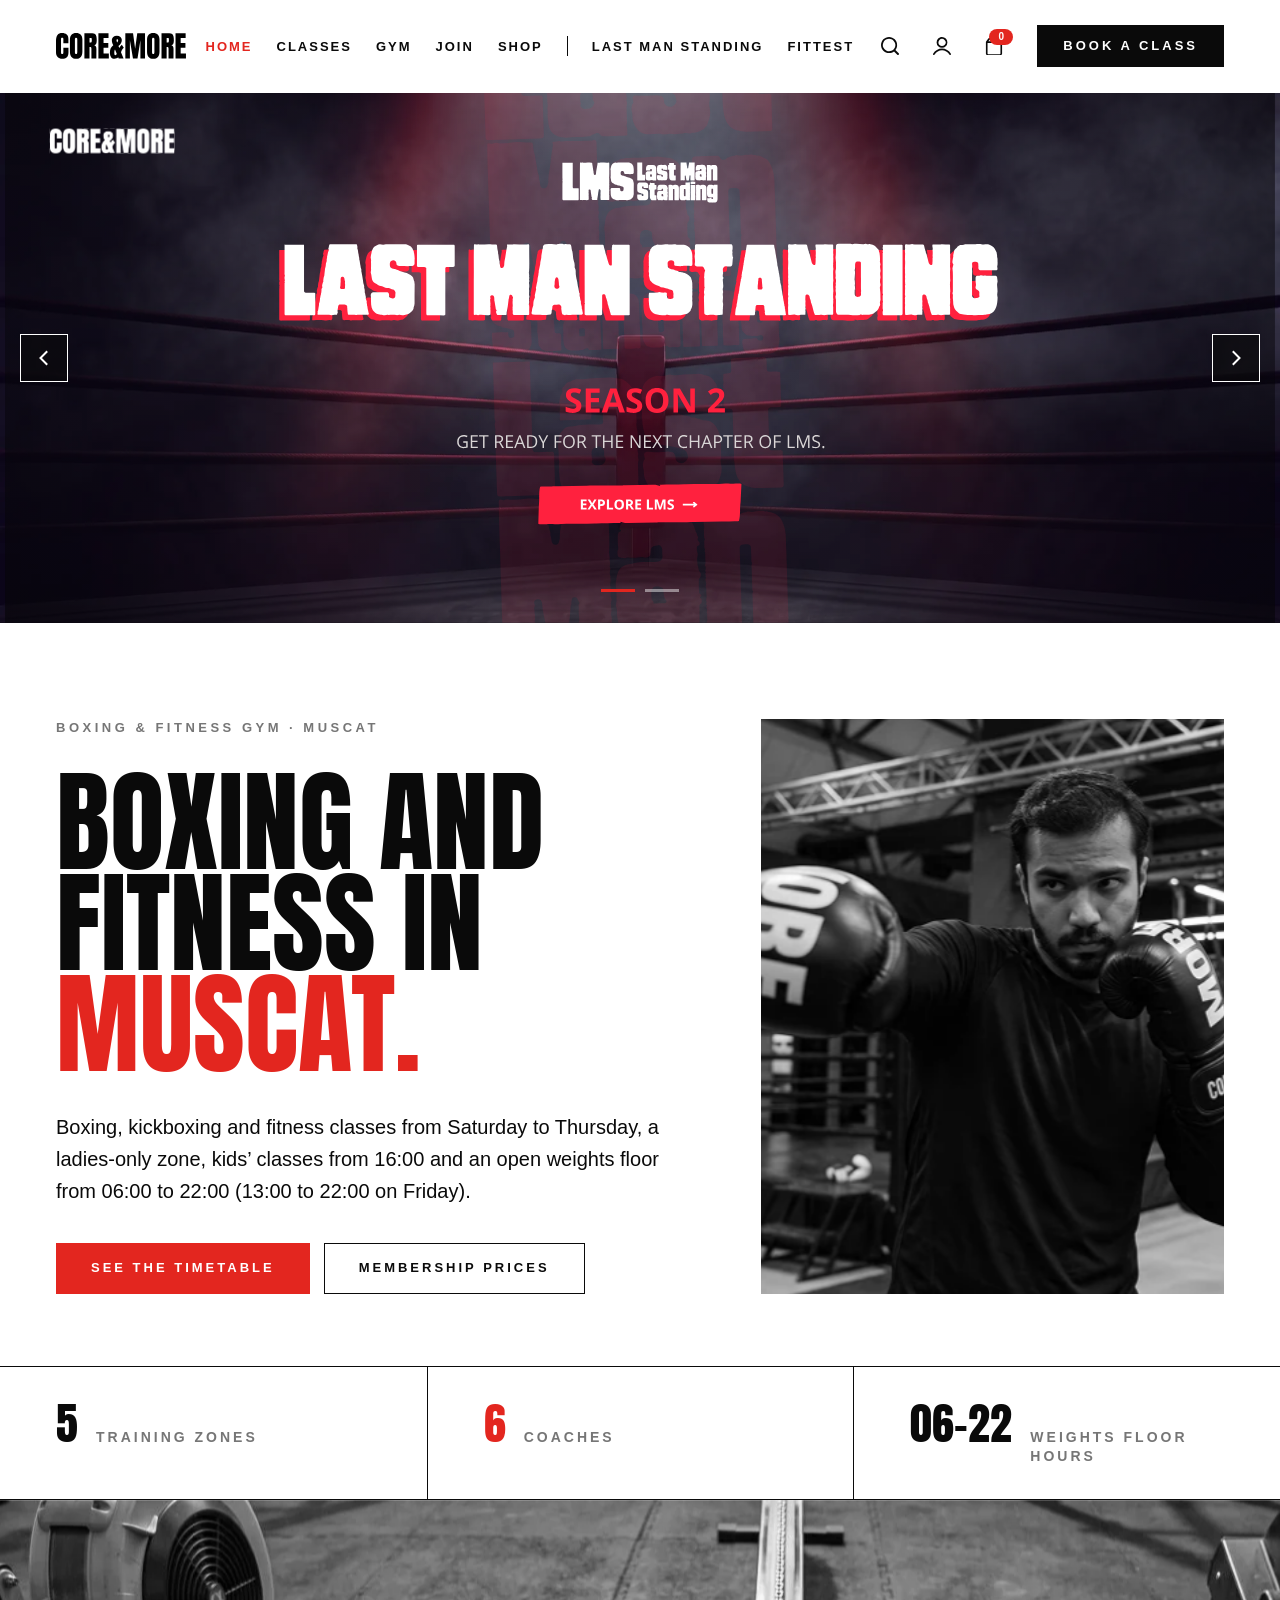
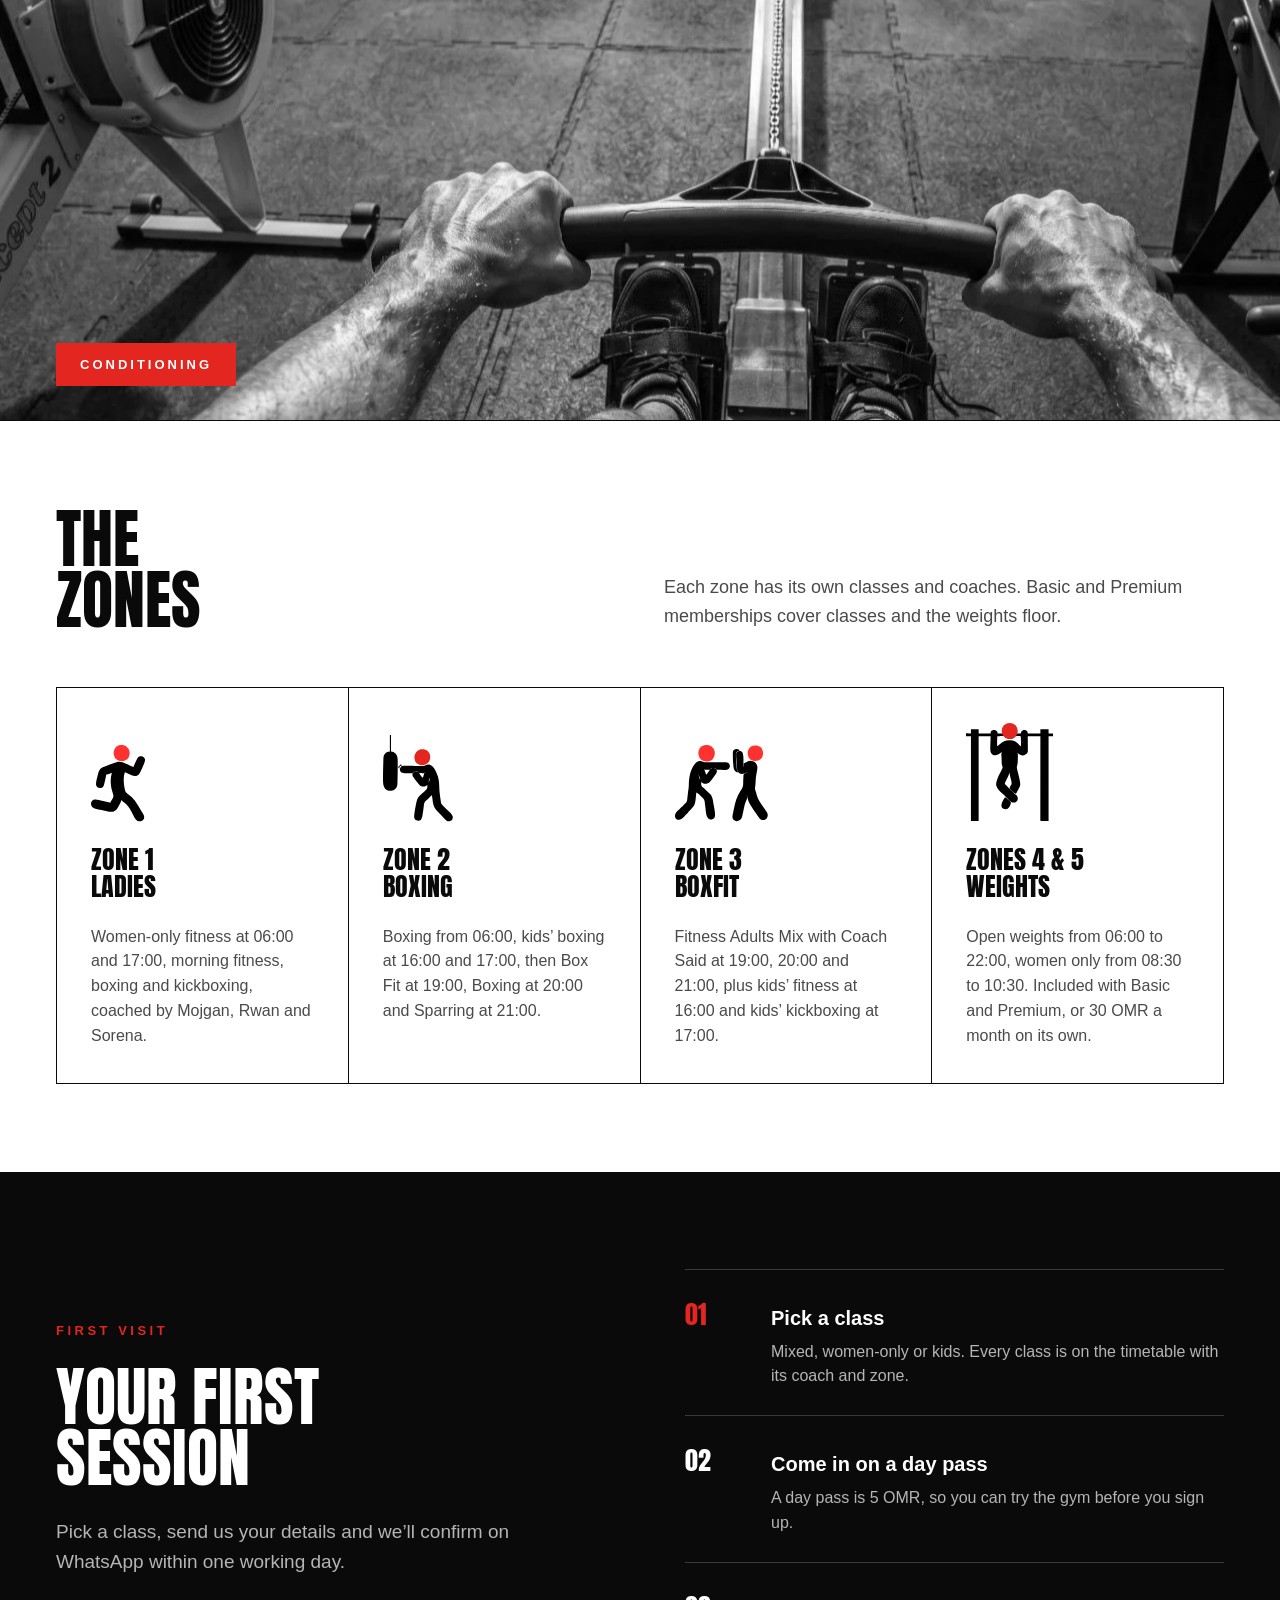
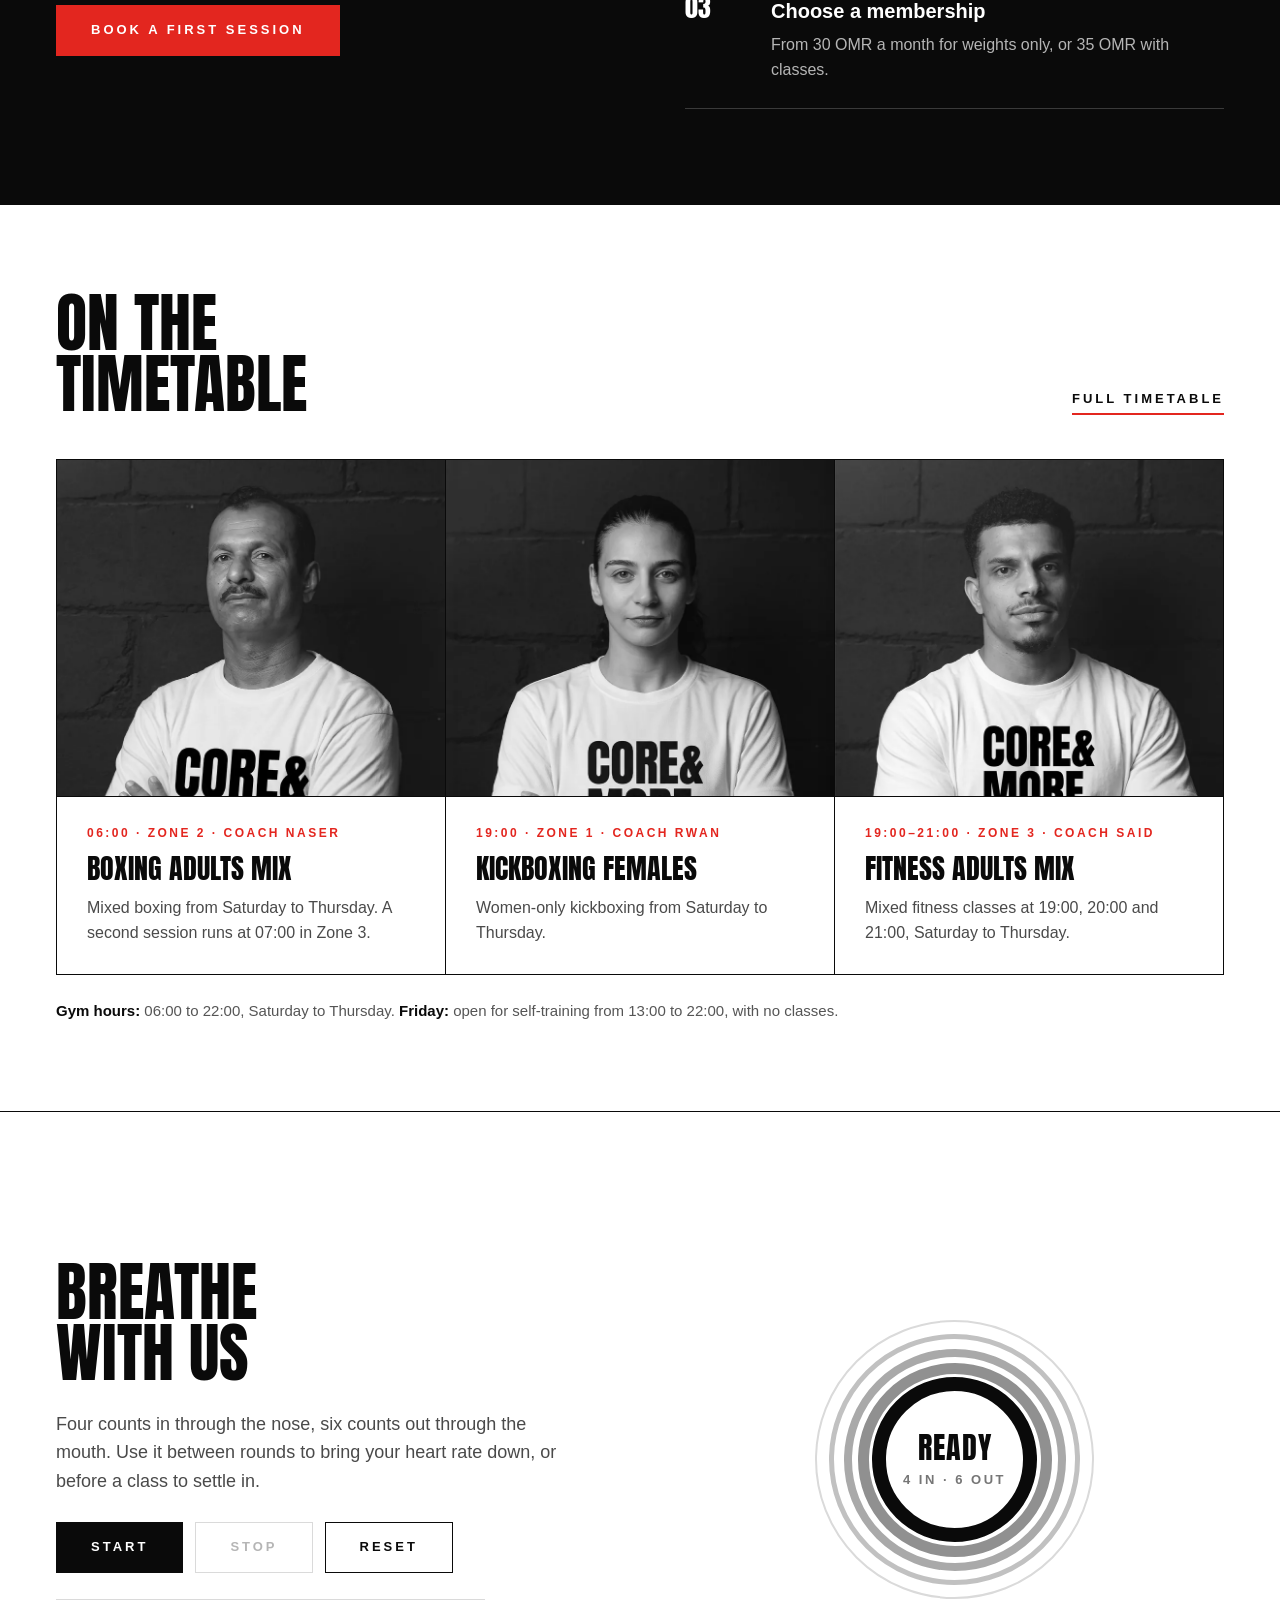
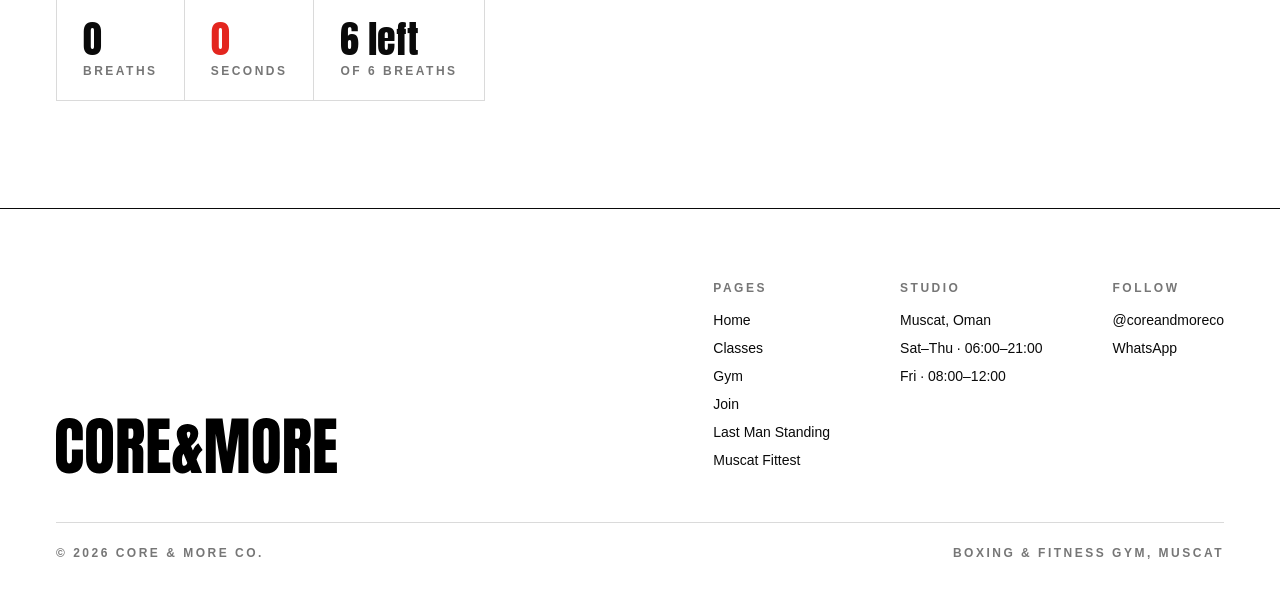
==== commit e6907d8d: "Nav: add Home link, rename Studio to Gym Co-Authored-By: Claude Opus 5.5 <noreply@anthropic.com> Cla" ====
--- a/index.html
+++ b/index.html
@@ -17,7 +17,7 @@
 <a class="cm-skip-link" href="#MainContent">Skip to content</a>
 <header class="cm-header">
   <a class="cm-header__logo" href="index.html" aria-label="Core &amp; More Co. home"><img src="assets/core-more-logo.svg" width="132" height="26" alt="Core &amp; More Co."></a>
-  <nav class="cm-nav" aria-label="Main"><a class="cm-nav__link" href="classes.html">Classes</a><a class="cm-nav__link" href="studio.html">Studio</a><a class="cm-nav__link" href="join.html">Join</a><a class="cm-nav__link" href="shop.html">Shop</a><span class="cm-nav__divider" aria-hidden="true"></span><a class="cm-nav__link" href="lms.html">Last Man Standing</a><a class="cm-nav__link" href="fittest.html">FITTEST</a></nav>
+  <nav class="cm-nav" aria-label="Main"><a class="cm-nav__link is-active" href="index.html" aria-current="page">Home</a><a class="cm-nav__link" href="classes.html">Classes</a><a class="cm-nav__link" href="studio.html">Gym</a><a class="cm-nav__link" href="join.html">Join</a><a class="cm-nav__link" href="shop.html">Shop</a><span class="cm-nav__divider" aria-hidden="true"></span><a class="cm-nav__link" href="lms.html">Last Man Standing</a><a class="cm-nav__link" href="fittest.html">FITTEST</a></nav>
   <div class="cm-header__actions">
     <label class="cm-header__search-field"><span class="cm-sr-only">Search</span><svg width="18" height="18" viewBox="0 0 16 16" aria-hidden="true"><path fill="currentColor" d="M15.718 14.503 12.8 11.603c.47-.656.847-1.31 1.13-2.06.282-.748.376-1.59.376-2.432 0-1.03-.188-1.965-.565-2.807-.376-.842-.847-1.59-1.506-2.246-.659-.654-1.412-1.122-2.259-1.497C9.13.187 8.188 0 7.153 0 6.212 0 5.27.187 4.329.561c-.847.375-1.6.843-2.258 1.497-.66.655-1.13 1.404-1.506 2.34C.188 5.24 0 6.175 0 7.205c0 .935.188 1.871.565 2.807.376.842.847 1.59 1.506 2.246.659.655 1.412 1.123 2.258 1.497.941.374 1.883.561 2.824.561.847 0 1.6-.093 2.353-.374.753-.28 1.412-.655 2.07-1.123l2.918 2.9a.776.776 0 0 0 .565.281.776.776 0 0 0 .565-.28.766.766 0 0 0 .094-1.217ZM7.153 12.7c-.753 0-1.506-.188-2.165-.468A5.52 5.52 0 0 1 3.2 10.947 5.993 5.993 0 0 1 1.976 9.17C1.694 8.608 1.6 7.953 1.6 7.205c0-.749.188-1.497.47-2.152.283-.749.66-1.31 1.13-1.872.565-.468 1.13-.842 1.788-1.123.66-.28 1.412-.467 2.165-.467.753 0 1.506.187 2.165.467.658.281 1.317.655 1.788 1.217.47.468.847 1.123 1.223 1.778.283.655.471 1.31.471 2.152 0 .748-.188 1.497-.47 2.152a8.78 8.78 0 0 1-1.13 1.684l-.094.095c-.47.467-1.035.842-1.788 1.122-.66.281-1.412.375-2.165.375Z"/></svg><input type="search" placeholder="I'm looking for…" autocomplete="off" data-search-open data-search-inline></label>
     <button class="cm-header__icon cm-header__search-btn" type="button" aria-label="Search" aria-expanded="false" aria-controls="cm-search" data-search-open><svg width="18" height="18" viewBox="0 0 16 16" aria-hidden="true"><path fill="currentColor" d="M15.718 14.503 12.8 11.603c.47-.656.847-1.31 1.13-2.06.282-.748.376-1.59.376-2.432 0-1.03-.188-1.965-.565-2.807-.376-.842-.847-1.59-1.506-2.246-.659-.654-1.412-1.122-2.259-1.497C9.13.187 8.188 0 7.153 0 6.212 0 5.27.187 4.329.561c-.847.375-1.6.843-2.258 1.497-.66.655-1.13 1.404-1.506 2.34C.188 5.24 0 6.175 0 7.205c0 .935.188 1.871.565 2.807.376.842.847 1.59 1.506 2.246.659.655 1.412 1.123 2.258 1.497.941.374 1.883.561 2.824.561.847 0 1.6-.093 2.353-.374.753-.28 1.412-.655 2.07-1.123l2.918 2.9a.776.776 0 0 0 .565.281.776.776 0 0 0 .565-.28.766.766 0 0 0 .094-1.217ZM7.153 12.7c-.753 0-1.506-.188-2.165-.468A5.52 5.52 0 0 1 3.2 10.947 5.993 5.993 0 0 1 1.976 9.17C1.694 8.608 1.6 7.953 1.6 7.205c0-.749.188-1.497.47-2.152.283-.749.66-1.31 1.13-1.872.565-.468 1.13-.842 1.788-1.123.66-.28 1.412-.467 2.165-.467.753 0 1.506.187 2.165.467.658.281 1.317.655 1.788 1.217.47.468.847 1.123 1.223 1.778.283.655.471 1.31.471 2.152 0 .748-.188 1.497-.47 2.152a8.78 8.78 0 0 1-1.13 1.684l-.094.095c-.47.467-1.035.842-1.788 1.122-.66.281-1.412.375-2.165.375Z"/></svg></button>
@@ -26,7 +26,7 @@
     <a class="cm-header__cta" href="join.html">Book a class</a>
     <button class="cm-menu-toggle" type="button" aria-expanded="false" aria-controls="cm-mobile-menu"><span class="cm-sr-only">Menu</span><span></span><span></span></button>
   </div>
-  <nav class="cm-mobile-menu" id="cm-mobile-menu" aria-label="Mobile"><a href="index.html" class="is-active">Home</a><a href="classes.html">Classes</a><a href="studio.html">Studio</a><a href="join.html">Join</a><a href="shop.html">Shop</a><a href="lms.html">Last Man Standing</a><a href="fittest.html">FITTEST</a><a href="https://coreandmoreco.myshopify.com/account" target="_blank" rel="noopener">Login / Register ↗</a><a class="cm-mobile-menu__cta" href="join.html">Book a class</a></nav>
+  <nav class="cm-mobile-menu" id="cm-mobile-menu" aria-label="Mobile"><a href="index.html" class="is-active">Home</a><a href="classes.html">Classes</a><a href="studio.html">Gym</a><a href="join.html">Join</a><a href="shop.html">Shop</a><a href="lms.html">Last Man Standing</a><a href="fittest.html">FITTEST</a><a href="https://coreandmoreco.myshopify.com/account" target="_blank" rel="noopener">Login / Register ↗</a><a class="cm-mobile-menu__cta" href="join.html">Book a class</a></nav>
 </header>
 <main id="MainContent" role="main" tabindex="-1">
 <div class="cm-site cm-home">
@@ -220,7 +220,7 @@
       <div class="cm-footer__column">
         <span class="cm-footer__label">Pages</span><a href="index.html">Home</a>
           <a href="classes.html">Classes</a>
-          <a href="studio.html">Studio</a>
+          <a href="studio.html">Gym</a>
           <a href="join.html">Join</a>
           <a href="lms.html">Last Man Standing</a><a href="fittest.html">Muscat Fittest</a></div><div class="cm-footer__column">
           <span class="cm-footer__label">Studio</span><span>Muscat, Oman</span><span>Sat–Thu · 06:00–21:00</span><span>Fri · 08:00–12:00</span></div><div class="cm-footer__column">
